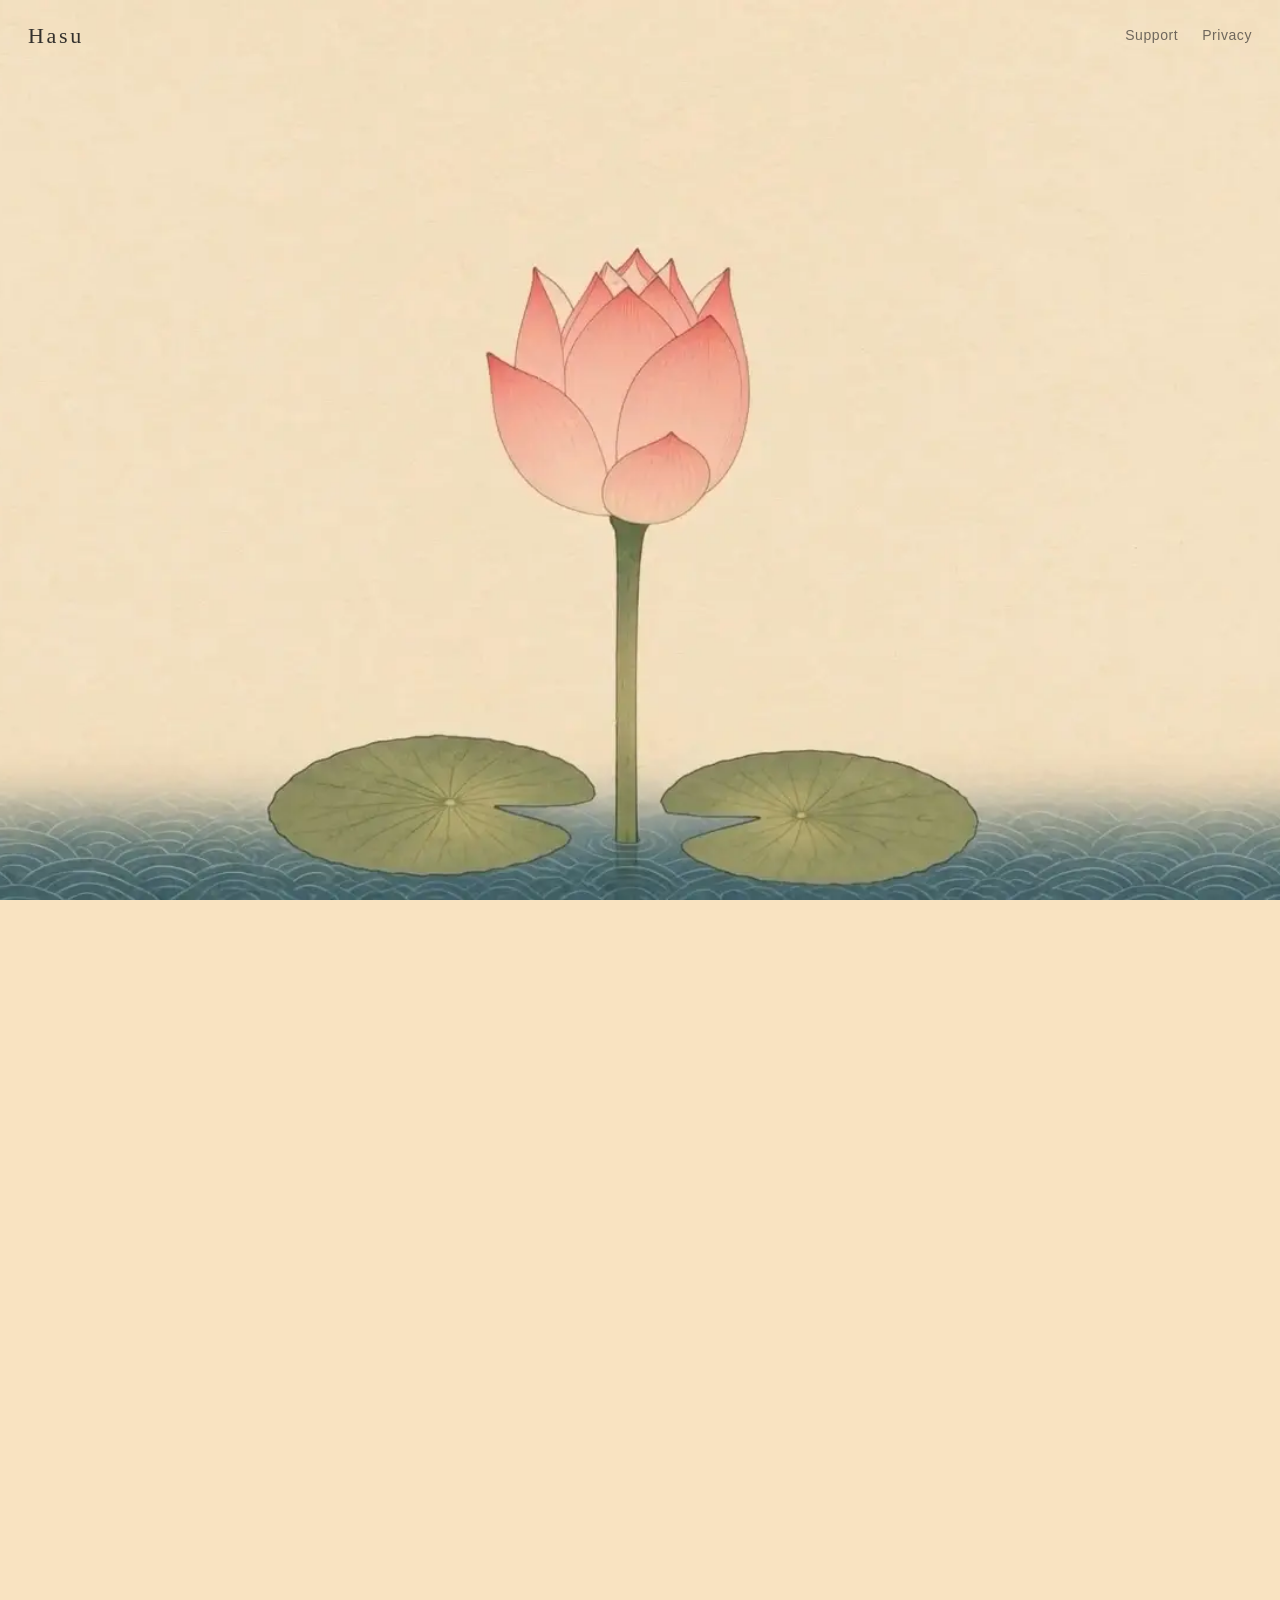
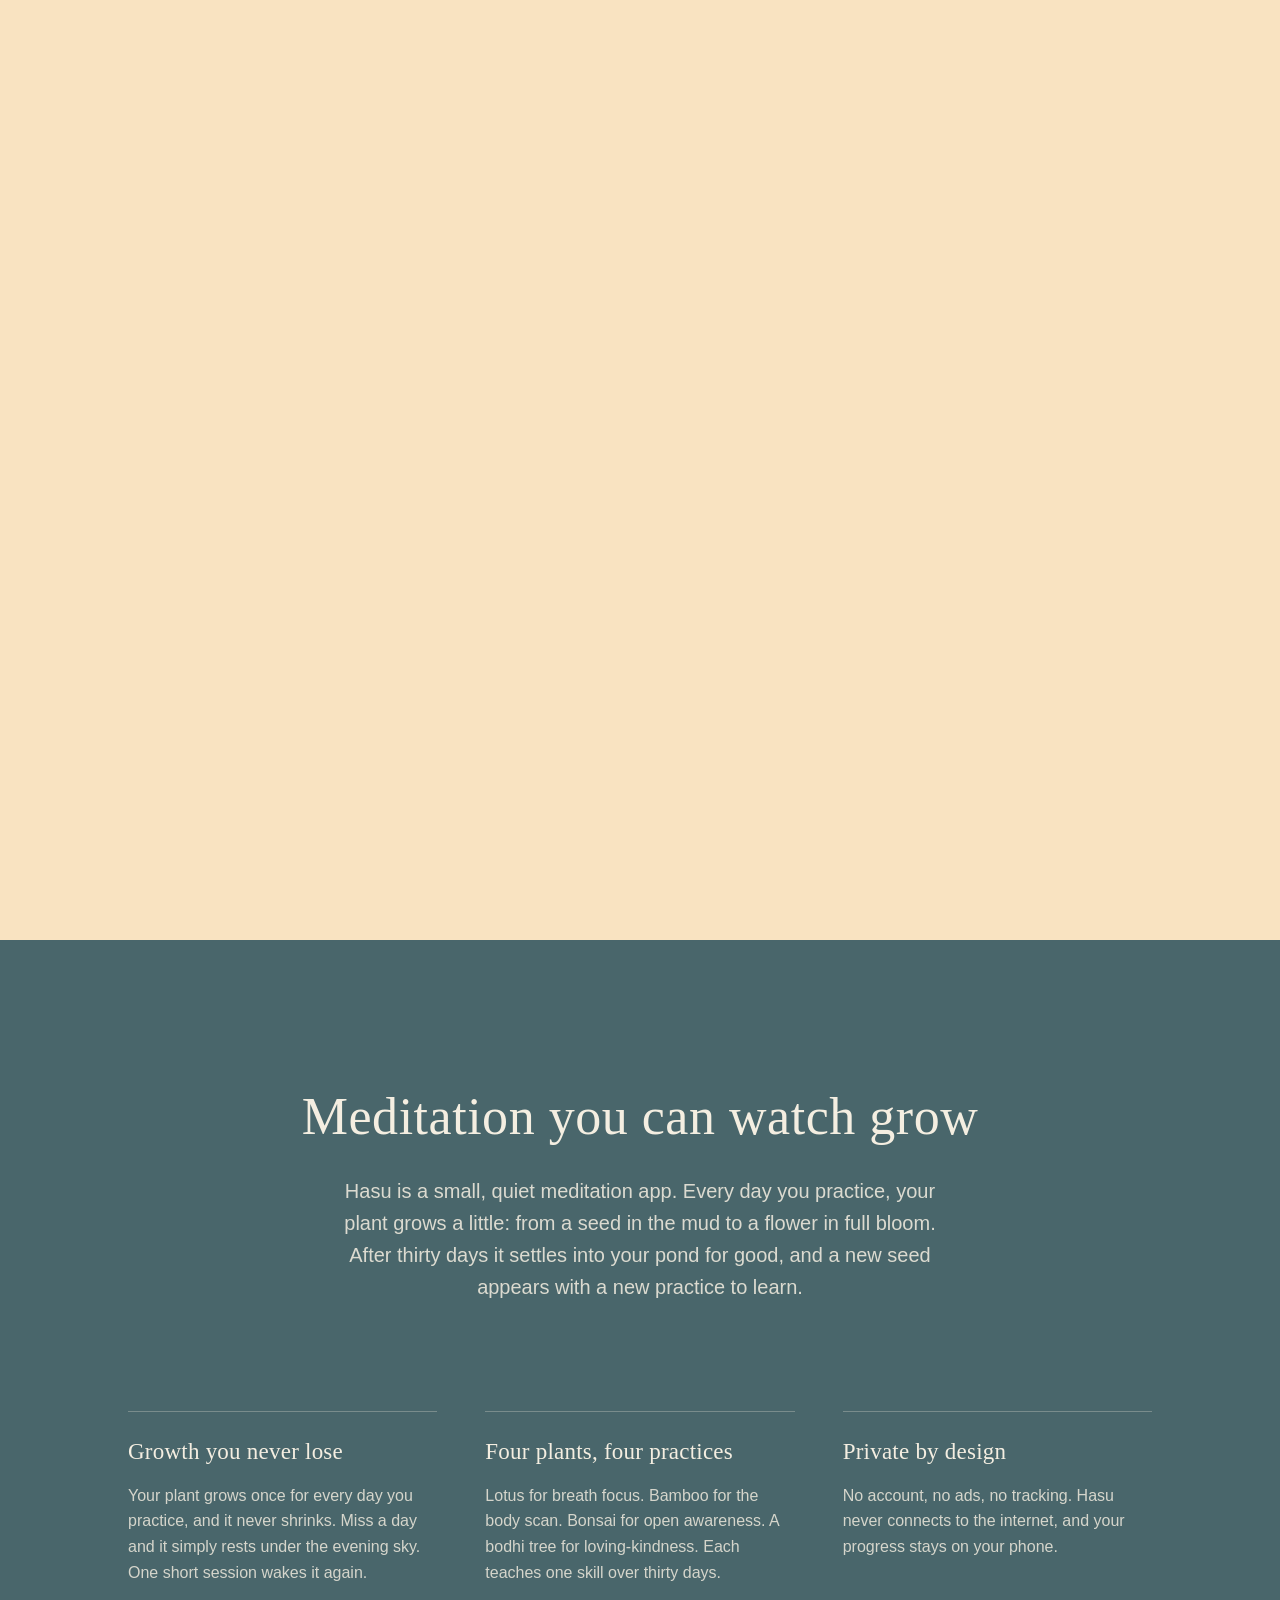
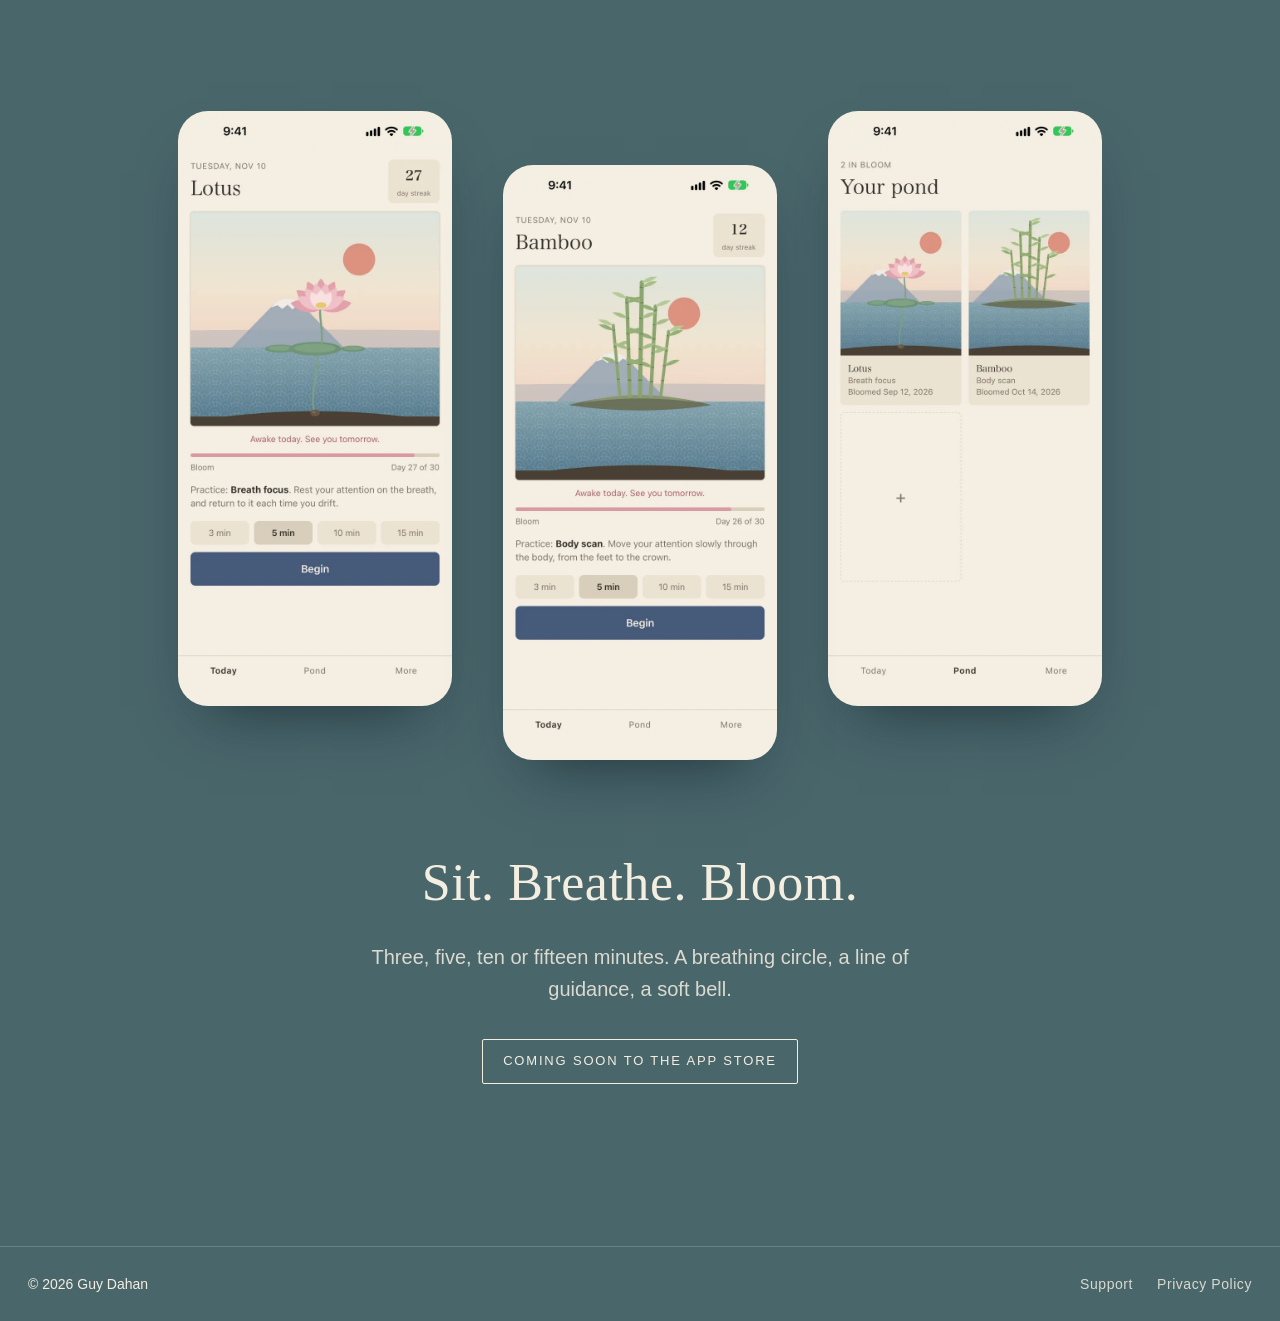
==== index.html @ b6d77c5f "Add Hasu landing page, support page and privacy policy Co-Authored-By: Claude <noreply@anthropic.com" ====
<!doctype html>
<html lang="en">
<head>
<meta charset="utf-8">
<meta name="viewport" content="width=device-width, initial-scale=1, viewport-fit=cover">
<title>Hasu: Lotus Meditation</title>
<meta name="description" content="A lotus that grows with your meditation practice. A few quiet minutes a day, no account, no ads, fully offline.">
<meta property="og:title" content="Hasu: Lotus Meditation">
<meta property="og:description" content="A lotus that grows with your meditation practice.">
<meta property="og:image" content="img/og.jpg">
<meta name="theme-color" content="#f4e7cf">
<link rel="icon" href="img/icon-180.png">
<link rel="apple-touch-icon" href="img/icon-180.png">
<link rel="stylesheet" href="style.css">
</head>
<body>

<header class="bar">
  <a class="mark" href="./">Hasu</a>
  <nav><a href="support.html">Support</a><a href="privacy.html">Privacy</a></nav>
</header>

<!-- Scroll-driven bloom: the canvas stays pinned while the page scrolls through this section. -->
<section class="bloom" id="bloom" aria-label="A lotus opening as you scroll">
  <div class="pin">
    <canvas id="stage" aria-hidden="true"></canvas>
    <div class="lines">
      <p class="line" data-from="0" data-to="0.2"><span>A few quiet minutes a day.</span></p>
      <p class="line" data-from="0.28" data-to="0.5"><span>Each one helps your lotus grow.</span></p>
      <p class="line" data-from="0.58" data-to="0.8"><span>What has grown is never lost.</span></p>
      <div class="line final" data-from="0.88" data-to="2">
        <h1>Hasu</h1>
        <p>Grow a calm daily practice.</p>
        <span class="soon">Coming soon to the App Store</span>
      </div>
    </div>
    <div class="hint" id="hint">Scroll</div>
  </div>
</section>

<main class="below">
  <section class="intro">
    <h2>Meditation you can watch grow</h2>
    <p>Hasu is a small, quiet meditation app. Every day you practice, your plant grows a little: from a seed in the mud to a flower in full bloom. After thirty days it settles into your pond for good, and a new seed appears with a new practice to learn.</p>
  </section>

  <section class="cols">
    <article>
      <h3>Growth you never lose</h3>
      <p>Your plant grows once for every day you practice, and it never shrinks. Miss a day and it simply rests under the evening sky. One short session wakes it again.</p>
    </article>
    <article>
      <h3>Four plants, four practices</h3>
      <p>Lotus for breath focus. Bamboo for the body scan. Bonsai for open awareness. A bodhi tree for loving-kindness. Each teaches one skill over thirty days.</p>
    </article>
    <article>
      <h3>Private by design</h3>
      <p>No account, no ads, no tracking. Hasu never connects to the internet, and your progress stays on your phone.</p>
    </article>
  </section>

  <section class="shots" aria-label="Screens from the app">
    <img src="img/01-lotus-bloom.webp" width="660" height="1434" loading="lazy" alt="The Today screen showing a lotus in bloom on day 27 of 30">
    <img src="img/03-bamboo.webp" width="660" height="1434" loading="lazy" alt="A bamboo grove grown through body scan practice">
    <img src="img/04-pond.webp" width="660" height="1434" loading="lazy" alt="The pond, holding plants that have reached full bloom">
  </section>

  <section class="close">
    <h2>Sit. Breathe. Bloom.</h2>
    <p>Three, five, ten or fifteen minutes. A breathing circle, a line of guidance, a soft bell.</p>
    <span class="soon">Coming soon to the App Store</span>
  </section>
</main>

<footer class="foot">
  <span>© 2026 Guy Dahan</span>
  <nav><a href="support.html">Support</a><a href="privacy.html">Privacy Policy</a></nav>
</footer>

<script src="scroll.js"></script>
</body>
</html>
---- style.css ----
:root {
  --paper: #f4e7cf;   /* replaced at runtime with the artwork's own paper colour */
  --water: #3f6272;   /* replaced at runtime with the artwork's water colour */
  --ink: #33302c;
  --ink-soft: #6f675c;
  --indigo: #46597a;
  --on-water: #f4eee1;
  --serif: "Hiragino Mincho ProN", "Yu Mincho", "Iowan Old Style", "Palatino Linotype", Georgia, serif;
  --sans: -apple-system, BlinkMacSystemFont, "Segoe UI", Roboto, "Helvetica Neue", sans-serif;
}
* { box-sizing: border-box; }
html { -webkit-text-size-adjust: 100%; }
body { margin: 0; background: var(--paper); color: var(--ink); font-family: var(--sans); line-height: 1.6; }
a { color: inherit; text-decoration: none; }
a:hover { text-decoration: underline; text-underline-offset: 4px; }
h1, h2, h3 { font-family: var(--serif); font-weight: 400; margin: 0; letter-spacing: .01em; }

.bar {
  position: absolute; inset: 0 0 auto 0; z-index: 5; display: flex; justify-content: space-between; align-items: center;
  padding: max(18px, env(safe-area-inset-top)) 28px 18px;
}
.mark { font-family: var(--serif); font-size: 22px; letter-spacing: .12em; }
.bar nav, .foot nav { display: flex; gap: 24px; font-size: 14px; letter-spacing: .04em; color: var(--ink-soft); }

/* ---- Scroll-driven bloom ---- */
.bloom { height: 460vh; position: relative; }
.pin { position: sticky; top: 0; height: 100vh; height: 100svh; overflow: hidden; background: var(--paper); }
#stage { position: absolute; inset: 0; width: 100%; height: 100%; display: block; }
.lines { position: absolute; inset: 0; pointer-events: none; }
.line {
  position: absolute; left: 0; right: 0; top: 13vh; margin: 0; padding: 0 24px; text-align: center;
  font-family: var(--serif); font-size: clamp(24px, 3.6vw, 44px); color: var(--ink);
  opacity: 0; transform: translateY(14px); will-change: opacity, transform;
}
.line.final { top: 10vh; }
.line.final h1 { font-size: clamp(56px, 9vw, 120px); letter-spacing: .14em; margin-right: -.14em; line-height: 1.1; }
.line.final p { margin: 6px 0 22px; font-size: clamp(18px, 2.2vw, 26px); color: var(--ink-soft); }
.soon {
  display: inline-block; font-family: var(--sans); font-size: 13px; letter-spacing: .14em; text-transform: uppercase;
  padding: 11px 20px; border: 1px solid currentColor; border-radius: 2px; color: var(--indigo);
}
.hint {
  position: absolute; left: 50%; bottom: max(26px, env(safe-area-inset-bottom)); transform: translateX(-50%);
  font-size: 12px; letter-spacing: .3em; text-transform: uppercase; color: var(--on-water); opacity: .85; transition: opacity .6s;
}
.hint::after { content: ""; display: block; width: 1px; height: 26px; margin: 8px auto 0; background: currentColor; animation: drop 2.4s ease-in-out infinite; transform-origin: top; }
@keyframes drop { 0%, 100% { transform: scaleY(.2); opacity: .3; } 50% { transform: scaleY(1); opacity: 1; } }

/* ---- Below the surface ---- */
.below { background: var(--water); color: var(--on-water); position: relative; z-index: 2; }
.below section { max-width: 1080px; margin: 0 auto; padding: 0 28px; }
.intro { padding-top: 16vh !important; padding-bottom: 12vh !important; max-width: 760px !important; text-align: center; }
.intro h2, .close h2 { font-size: clamp(30px, 4.4vw, 52px); line-height: 1.25; }
.intro p, .close p { margin: 26px auto 0; font-size: clamp(17px, 1.6vw, 20px); opacity: .86; max-width: 620px; }
.cols { display: grid; grid-template-columns: repeat(3, 1fr); gap: 48px; padding-bottom: 14vh !important; }
.cols article { border-top: 1px solid rgba(244, 238, 225, .28); padding-top: 22px; }
.cols h3 { font-size: 23px; margin-bottom: 12px; }
.cols p { margin: 0; font-size: 16px; opacity: .82; }
.shots { display: grid; grid-template-columns: repeat(3, 1fr); gap: clamp(16px, 4vw, 56px); max-width: 980px !important; padding-bottom: 16vh !important; }
.shots img { width: 100%; height: auto; display: block; border-radius: clamp(14px, 2.4vw, 30px); box-shadow: 0 30px 60px -30px rgba(10, 25, 35, .7); }
.shots img:nth-child(2) { transform: translateY(6vh); }
.close { text-align: center; padding-bottom: 18vh !important; }
.close .soon { color: var(--on-water); margin-top: 34px; }

.foot {
  background: var(--water); color: var(--on-water); display: flex; justify-content: space-between; align-items: center; flex-wrap: wrap; gap: 12px;
  padding: 26px 28px max(26px, env(safe-area-inset-bottom)); font-size: 14px; border-top: 1px solid rgba(244, 238, 225, .2); position: relative; z-index: 2;
}
.foot nav { color: inherit; opacity: .85; }
.reveal { opacity: 0; transform: translateY(24px); transition: opacity 1.1s ease, transform 1.1s ease; }
.reveal.in { opacity: 1; transform: none; }
.shots img.reveal:nth-child(2).in { transform: translateY(6vh); }

/* ---- Text pages (privacy, support) ---- */
.page { max-width: 720px; margin: 0 auto; padding: 130px 28px 90px; }
.page h1 { font-size: clamp(34px, 5vw, 52px); margin-bottom: 8px; }
.page h2 { font-size: 24px; margin: 44px 0 10px; }
.page p, .page li { font-size: 17px; color: #4a453e; }
.page .date { color: var(--ink-soft); font-size: 15px; }
.page a { color: var(--indigo); text-decoration: underline; text-underline-offset: 4px; }
.page ul { padding-left: 22px; }
body.text .foot { background: transparent; color: var(--ink-soft); border-top-color: rgba(51, 48, 44, .15); }

@media (max-width: 760px) {
  .bar { padding-left: 20px; padding-right: 20px; }
  .line { top: 14vh; }
  .cols { grid-template-columns: 1fr; gap: 30px; }
  .shots { grid-template-columns: 1fr; max-width: 300px !important; gap: 28px; }
  .shots img:nth-child(2), .shots img.reveal:nth-child(2).in { transform: none; }
}
@media (prefers-reduced-motion: reduce) {
  .bloom { height: 100vh; height: 100svh; }
  .line { display: none; }
  .line.final { display: block; opacity: 1; transform: none; }
  .hint { display: none; }
  .reveal { opacity: 1; transform: none; transition: none; }
}
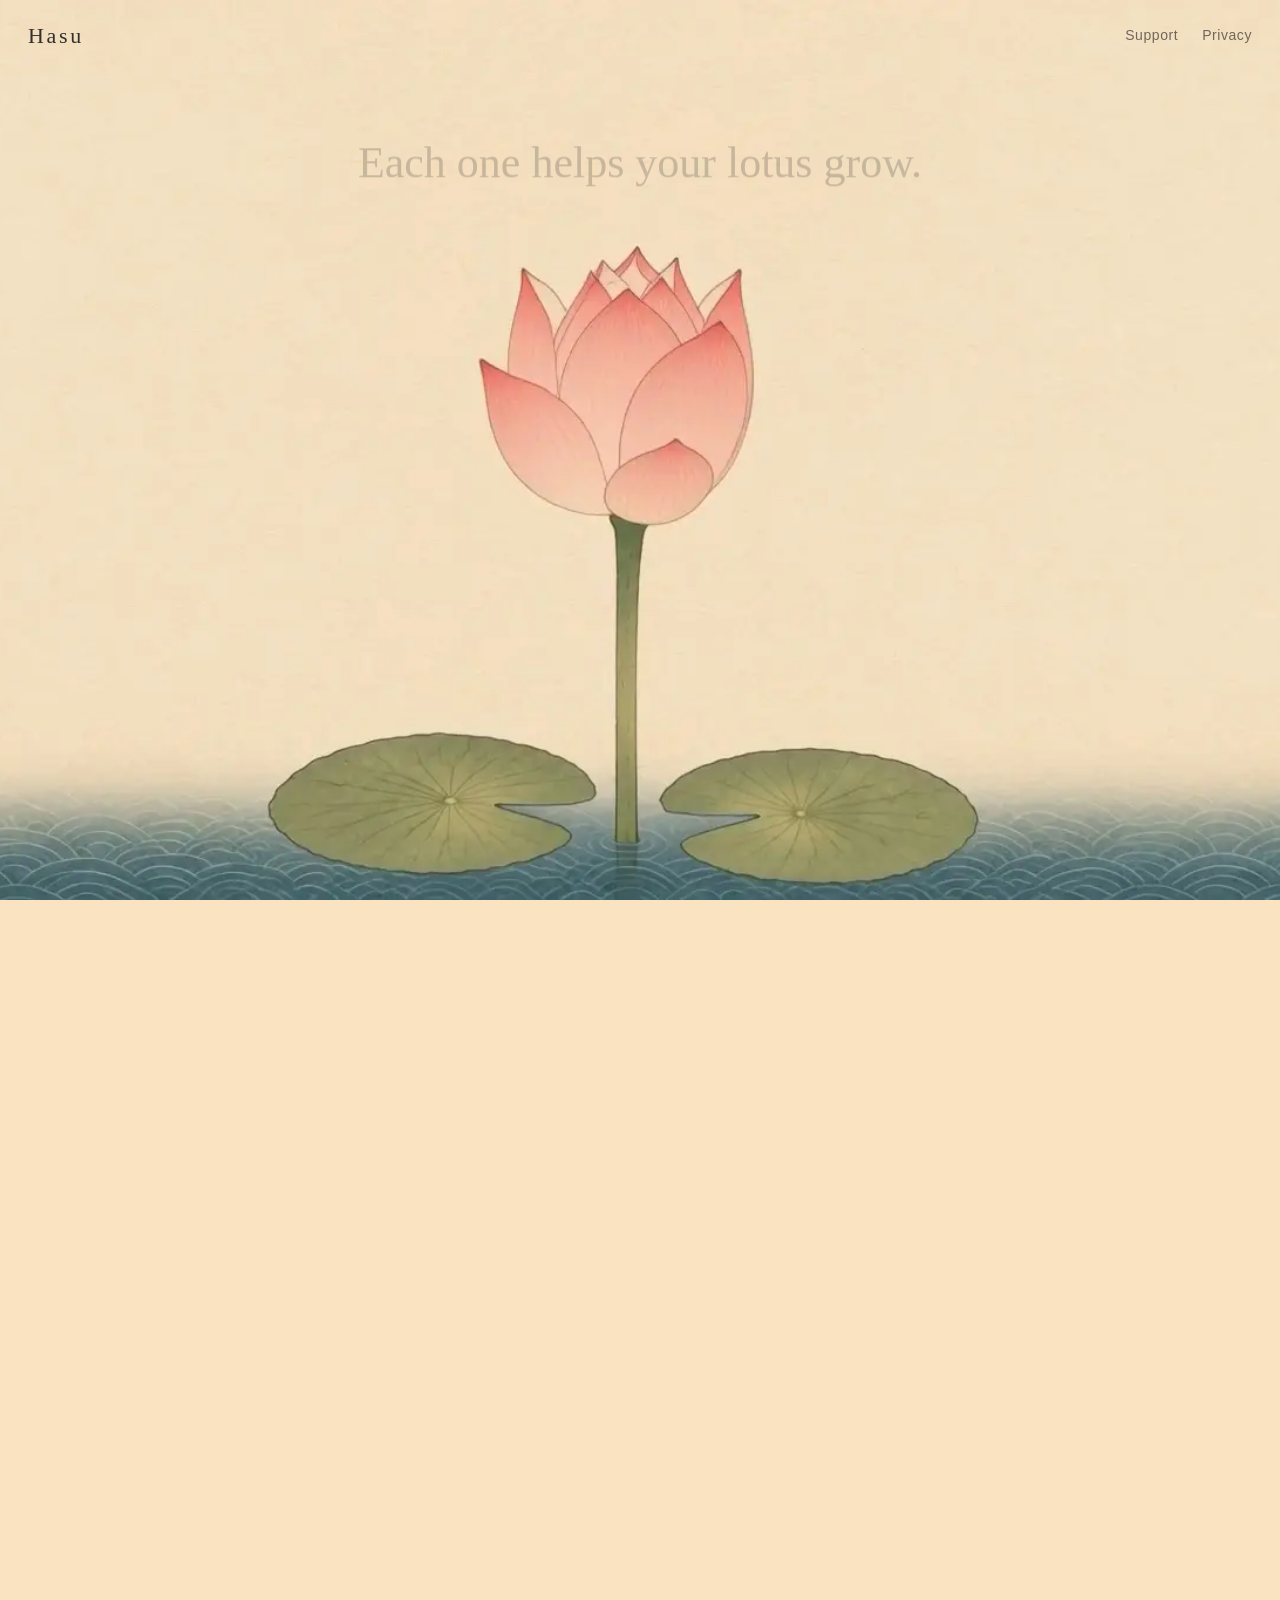
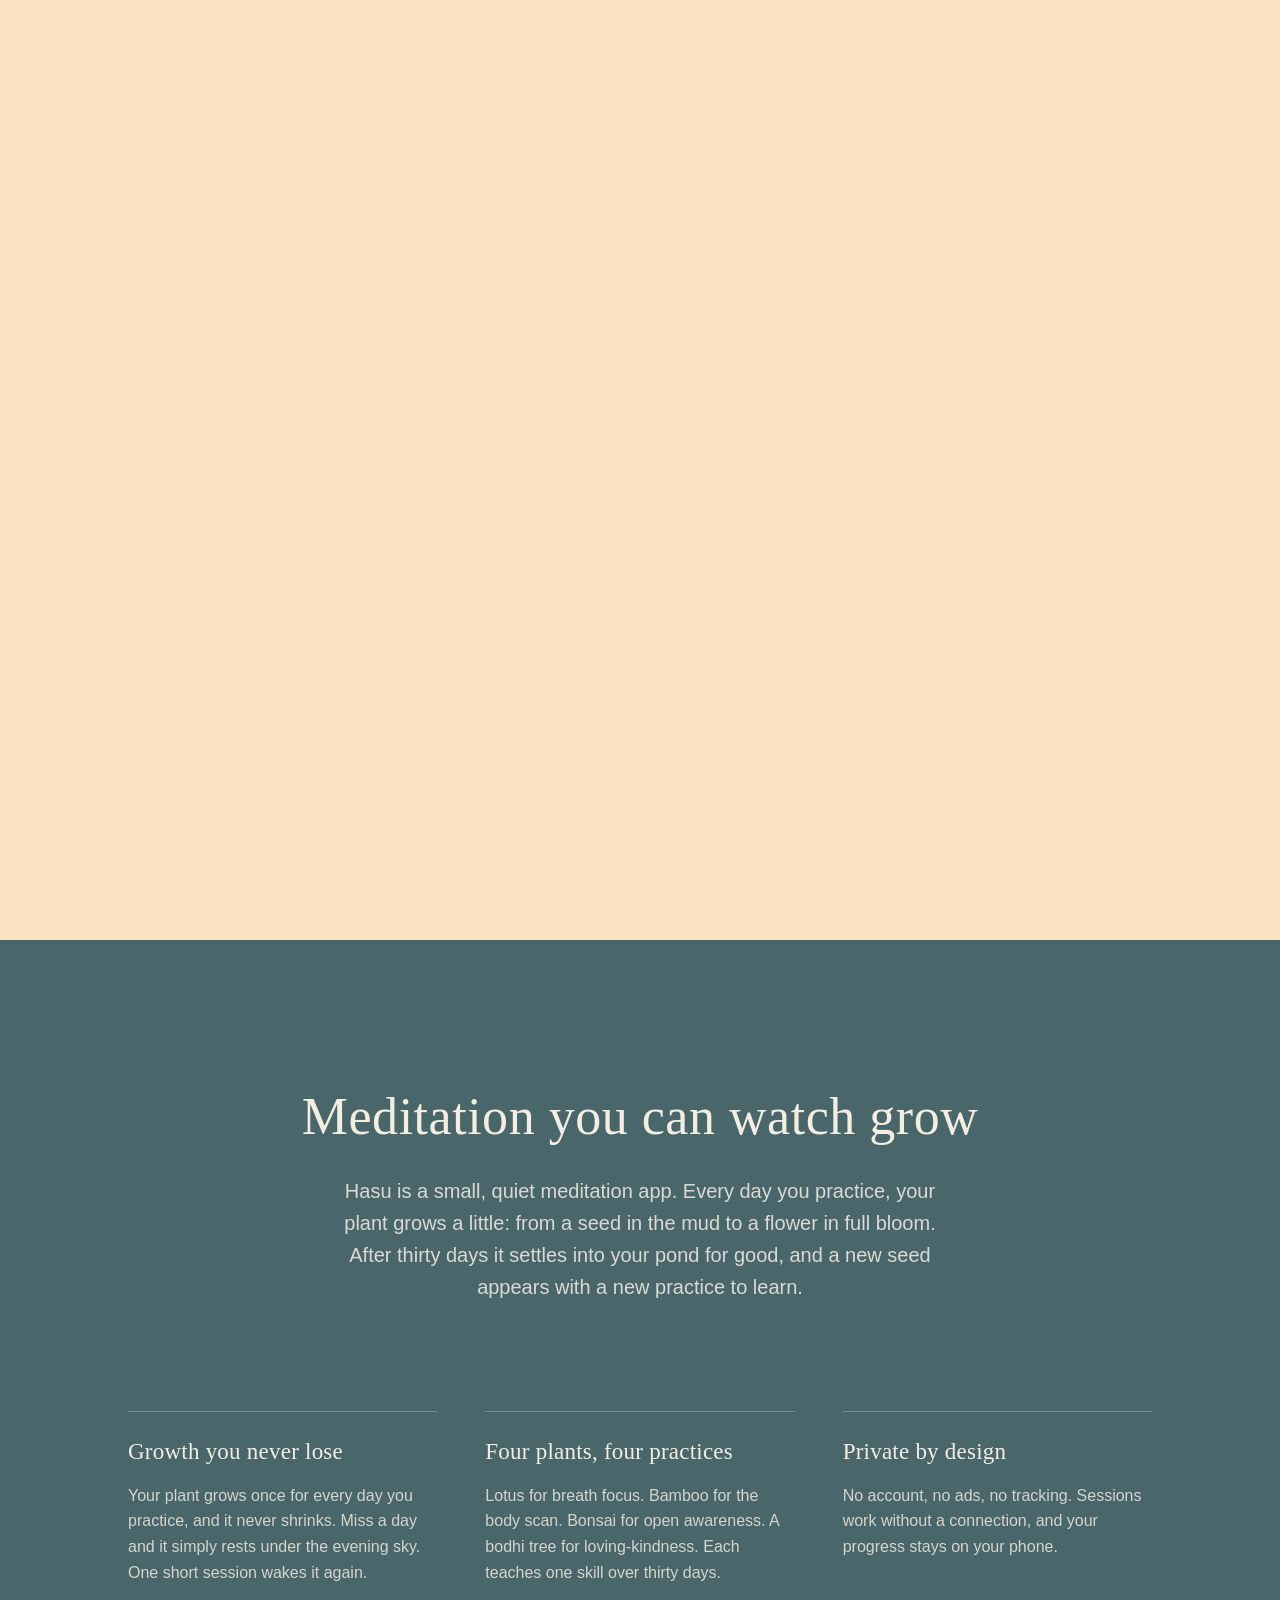
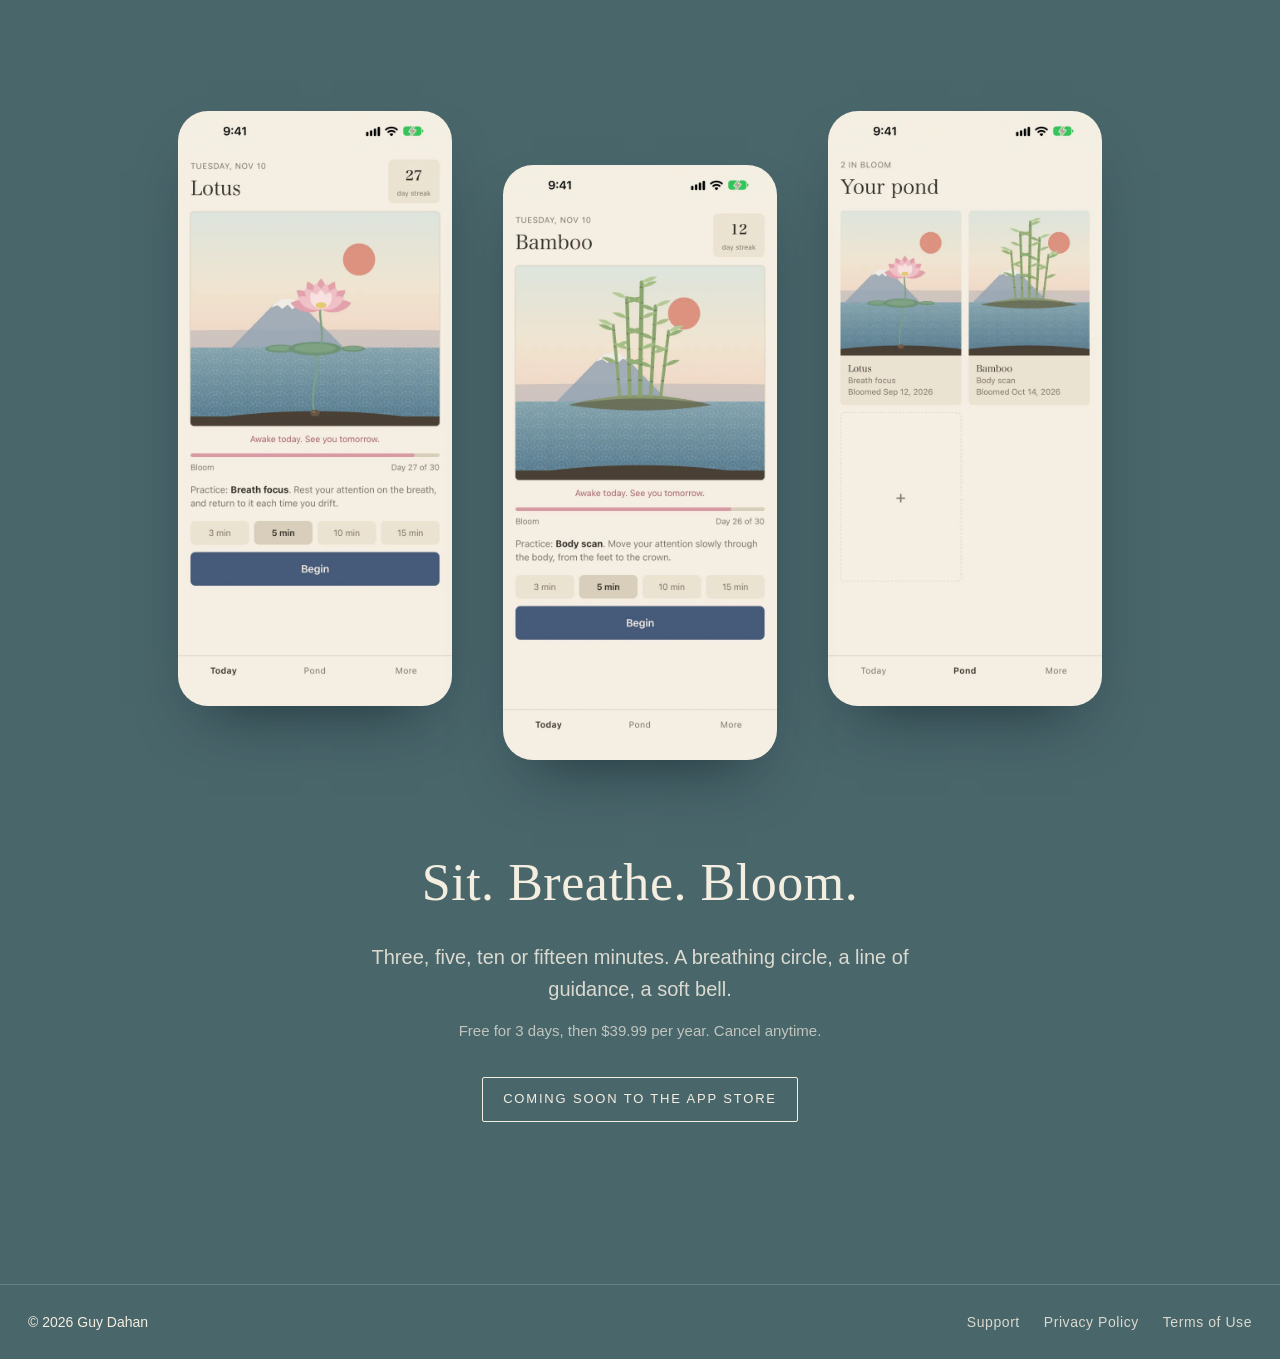
==== commit 7a448553: "Describe the subscription, update privacy and support pages, move hosting note to Vercel Co-Authored" ====
--- a/index.html
+++ b/index.html
@@ -4,7 +4,7 @@
 <meta charset="utf-8">
 <meta name="viewport" content="width=device-width, initial-scale=1, viewport-fit=cover">
 <title>Hasu: Lotus Meditation</title>
-<meta name="description" content="A lotus that grows with your meditation practice. A few quiet minutes a day, no account, no ads, fully offline.">
+<meta name="description" content="A lotus that grows with your meditation practice. A few quiet minutes a day. No account, no ads, no tracking.">
 <meta property="og:title" content="Hasu: Lotus Meditation">
 <meta property="og:description" content="A lotus that grows with your meditation practice.">
 <meta property="og:image" content="img/og.jpg">
@@ -55,7 +55,7 @@
     </article>
     <article>
       <h3>Private by design</h3>
-      <p>No account, no ads, no tracking. Hasu never connects to the internet, and your progress stays on your phone.</p>
+      <p>No account, no ads, no tracking. Sessions work without a connection, and your progress stays on your phone.</p>
     </article>
   </section>
 
@@ -68,13 +68,14 @@
   <section class="close">
     <h2>Sit. Breathe. Bloom.</h2>
     <p>Three, five, ten or fifteen minutes. A breathing circle, a line of guidance, a soft bell.</p>
+    <p class="price">Free for 3 days, then $39.99 per year. Cancel anytime.</p>
     <span class="soon">Coming soon to the App Store</span>
   </section>
 </main>
 
 <footer class="foot">
   <span>© 2026 Guy Dahan</span>
-  <nav><a href="support.html">Support</a><a href="privacy.html">Privacy Policy</a></nav>
+  <nav><a href="support.html">Support</a><a href="privacy.html">Privacy Policy</a><a href="https://www.apple.com/legal/internet-services/itunes/dev/stdeula/">Terms of Use</a></nav>
 </footer>
 
 <script src="scroll.js"></script>
--- a/style.css
+++ b/style.css
@@ -60,6 +60,7 @@
 .shots img { width: 100%; height: auto; display: block; border-radius: clamp(14px, 2.4vw, 30px); box-shadow: 0 30px 60px -30px rgba(10, 25, 35, .7); }
 .shots img:nth-child(2) { transform: translateY(6vh); }
 .close { text-align: center; padding-bottom: 18vh !important; }
+.close .price { font-size: 15px; opacity: .7; margin-top: 14px; }
 .close .soon { color: var(--on-water); margin-top: 34px; }
 
 .foot {
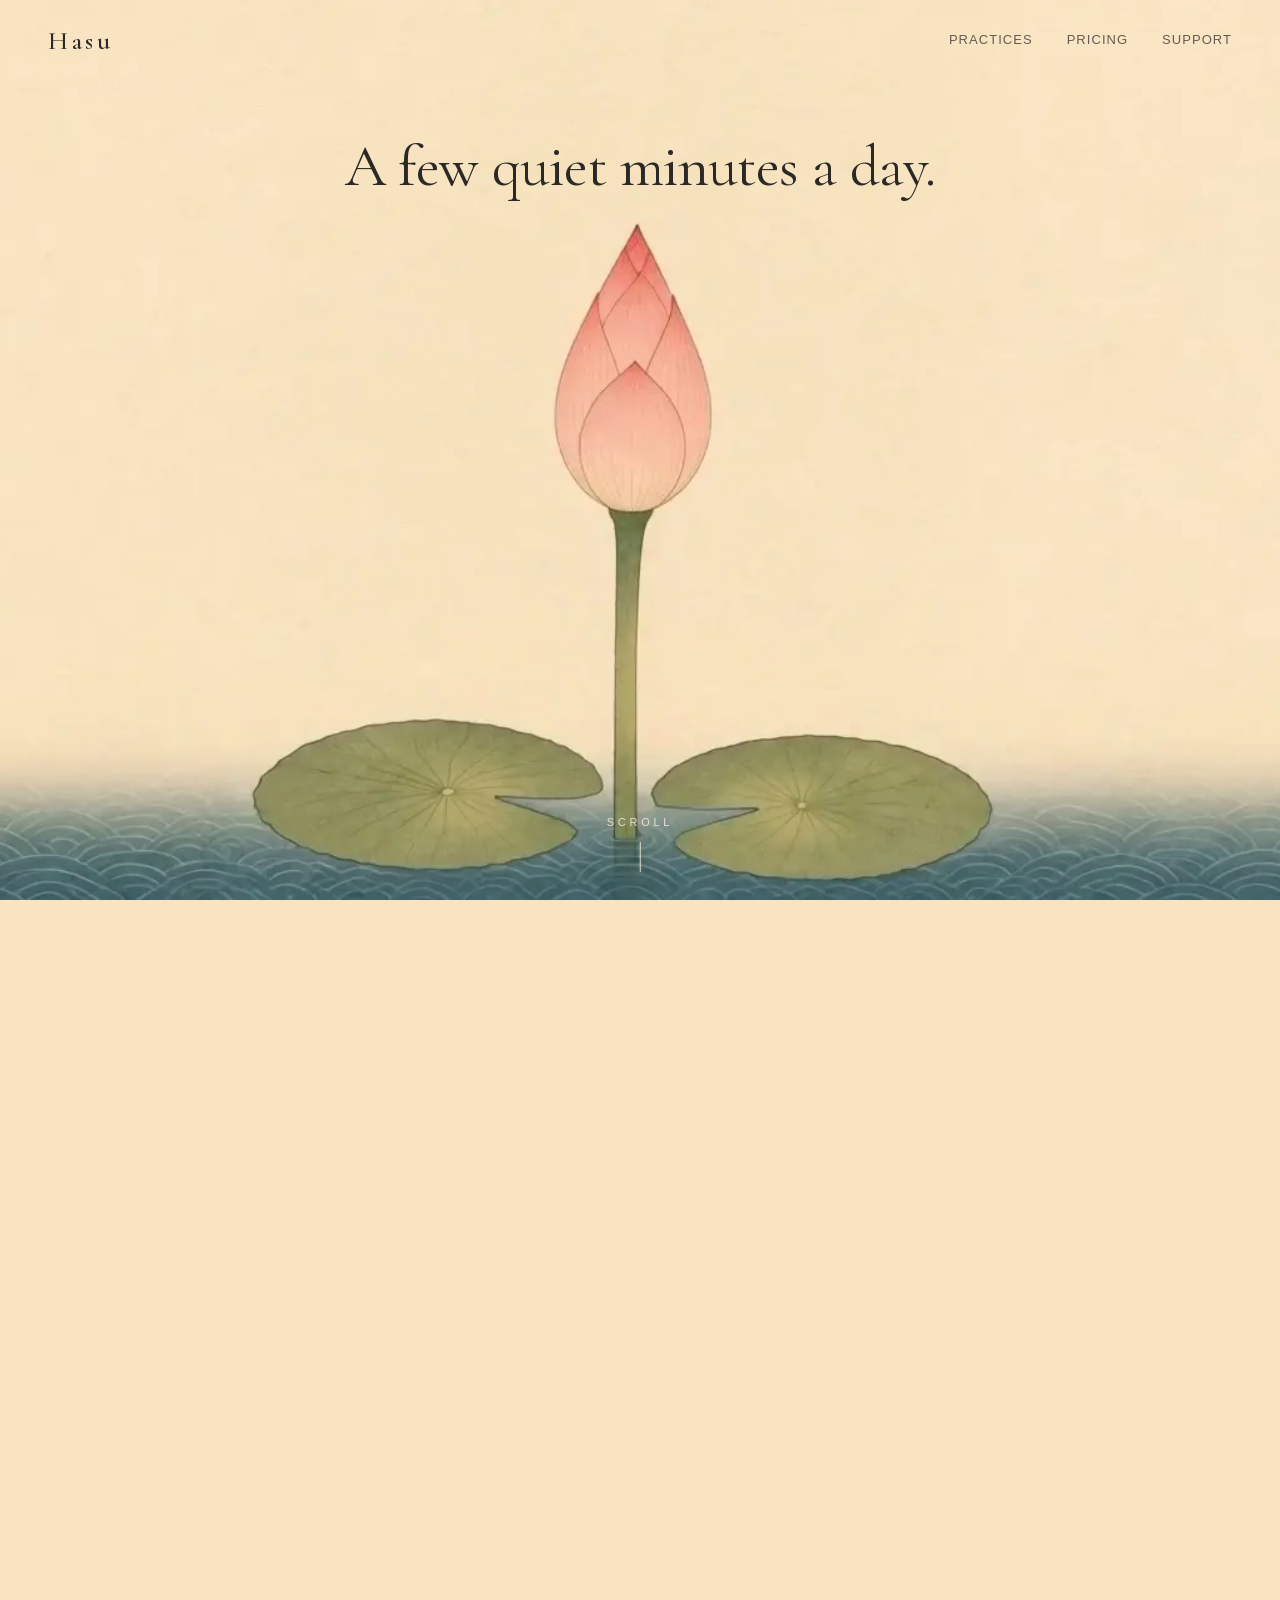
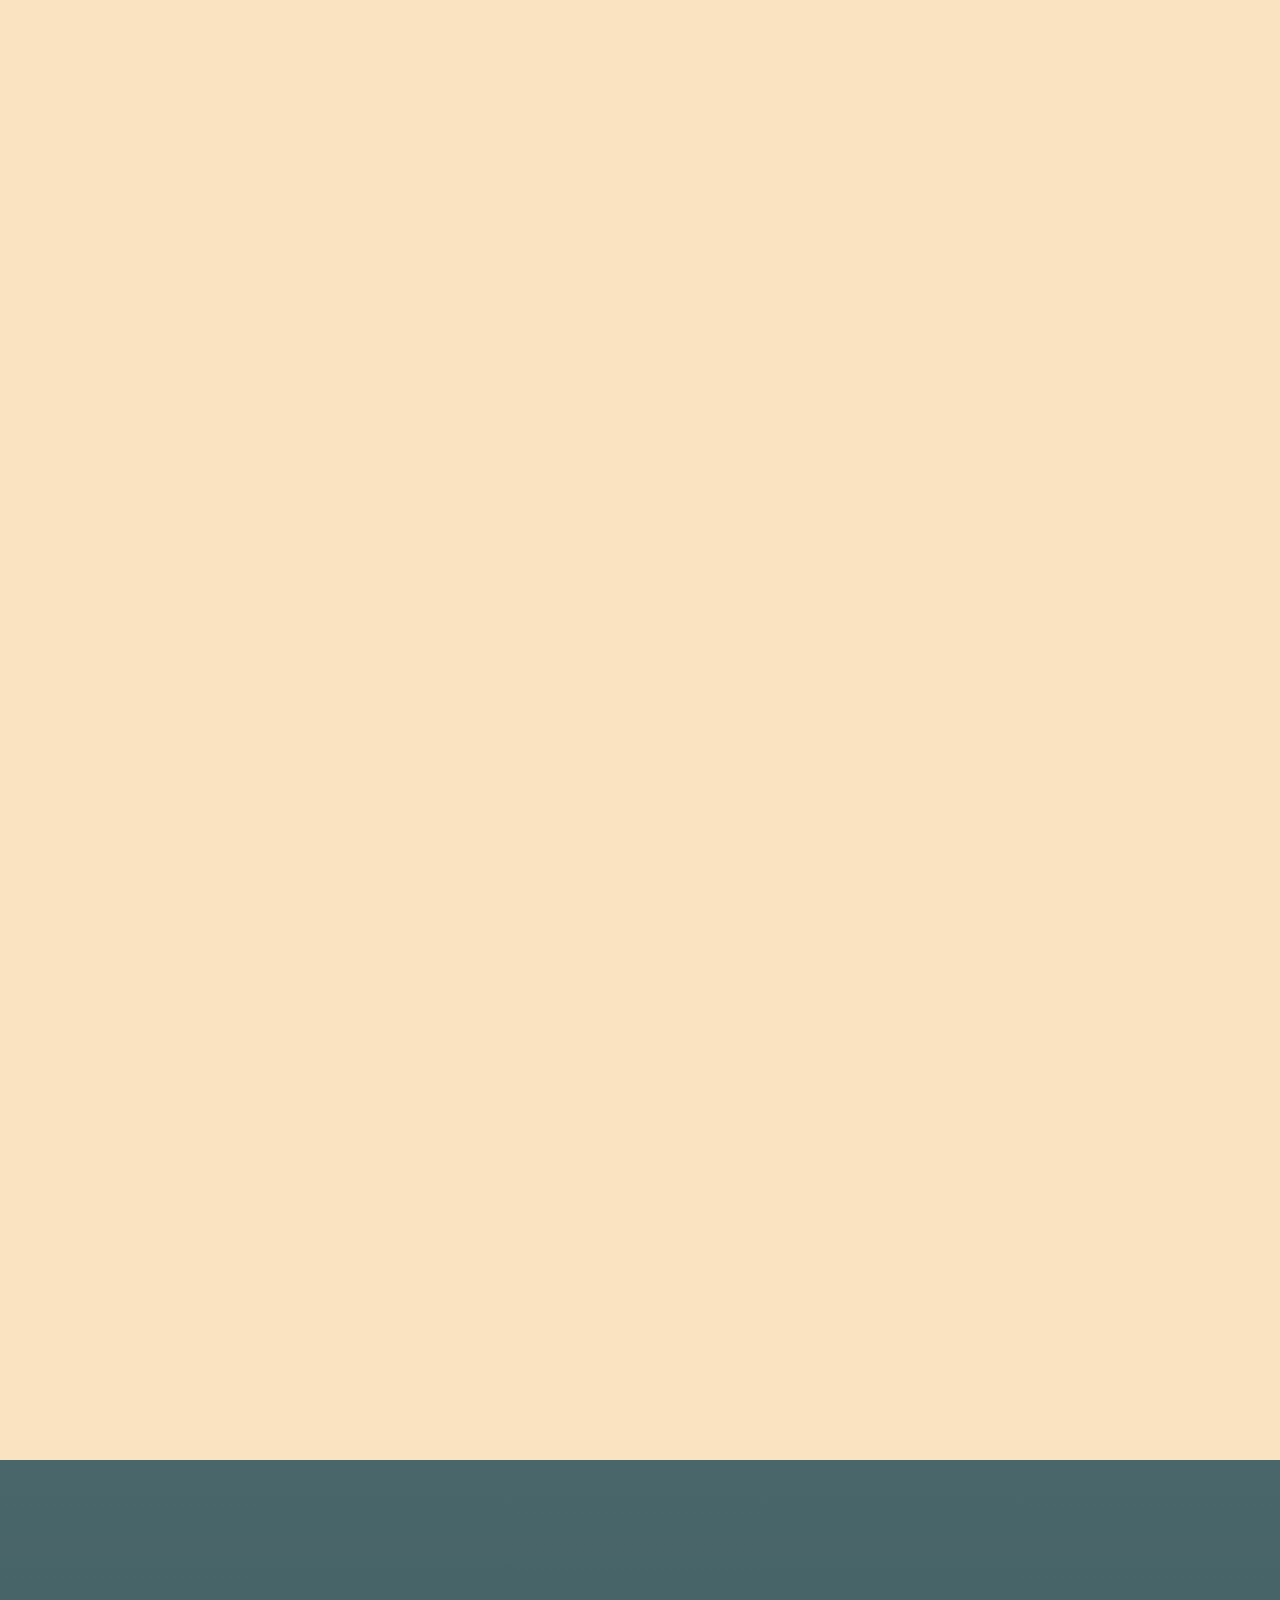
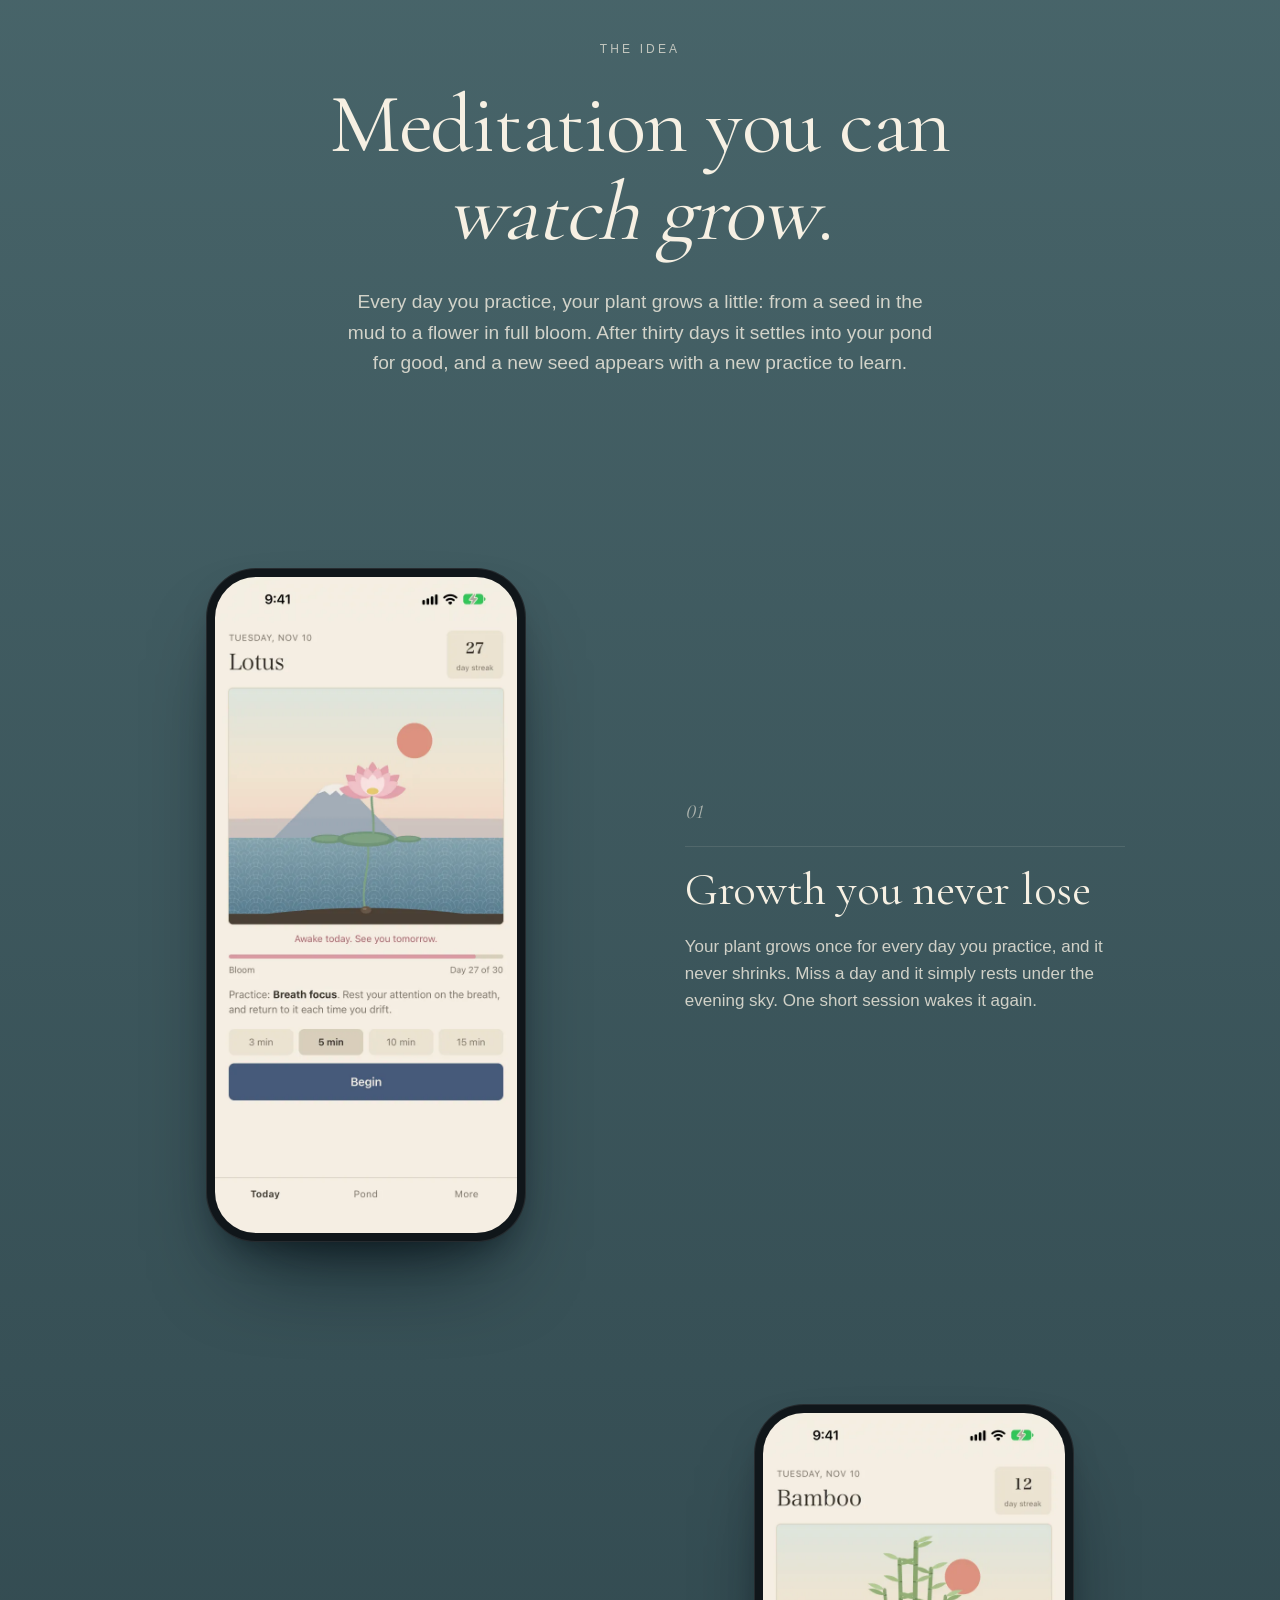
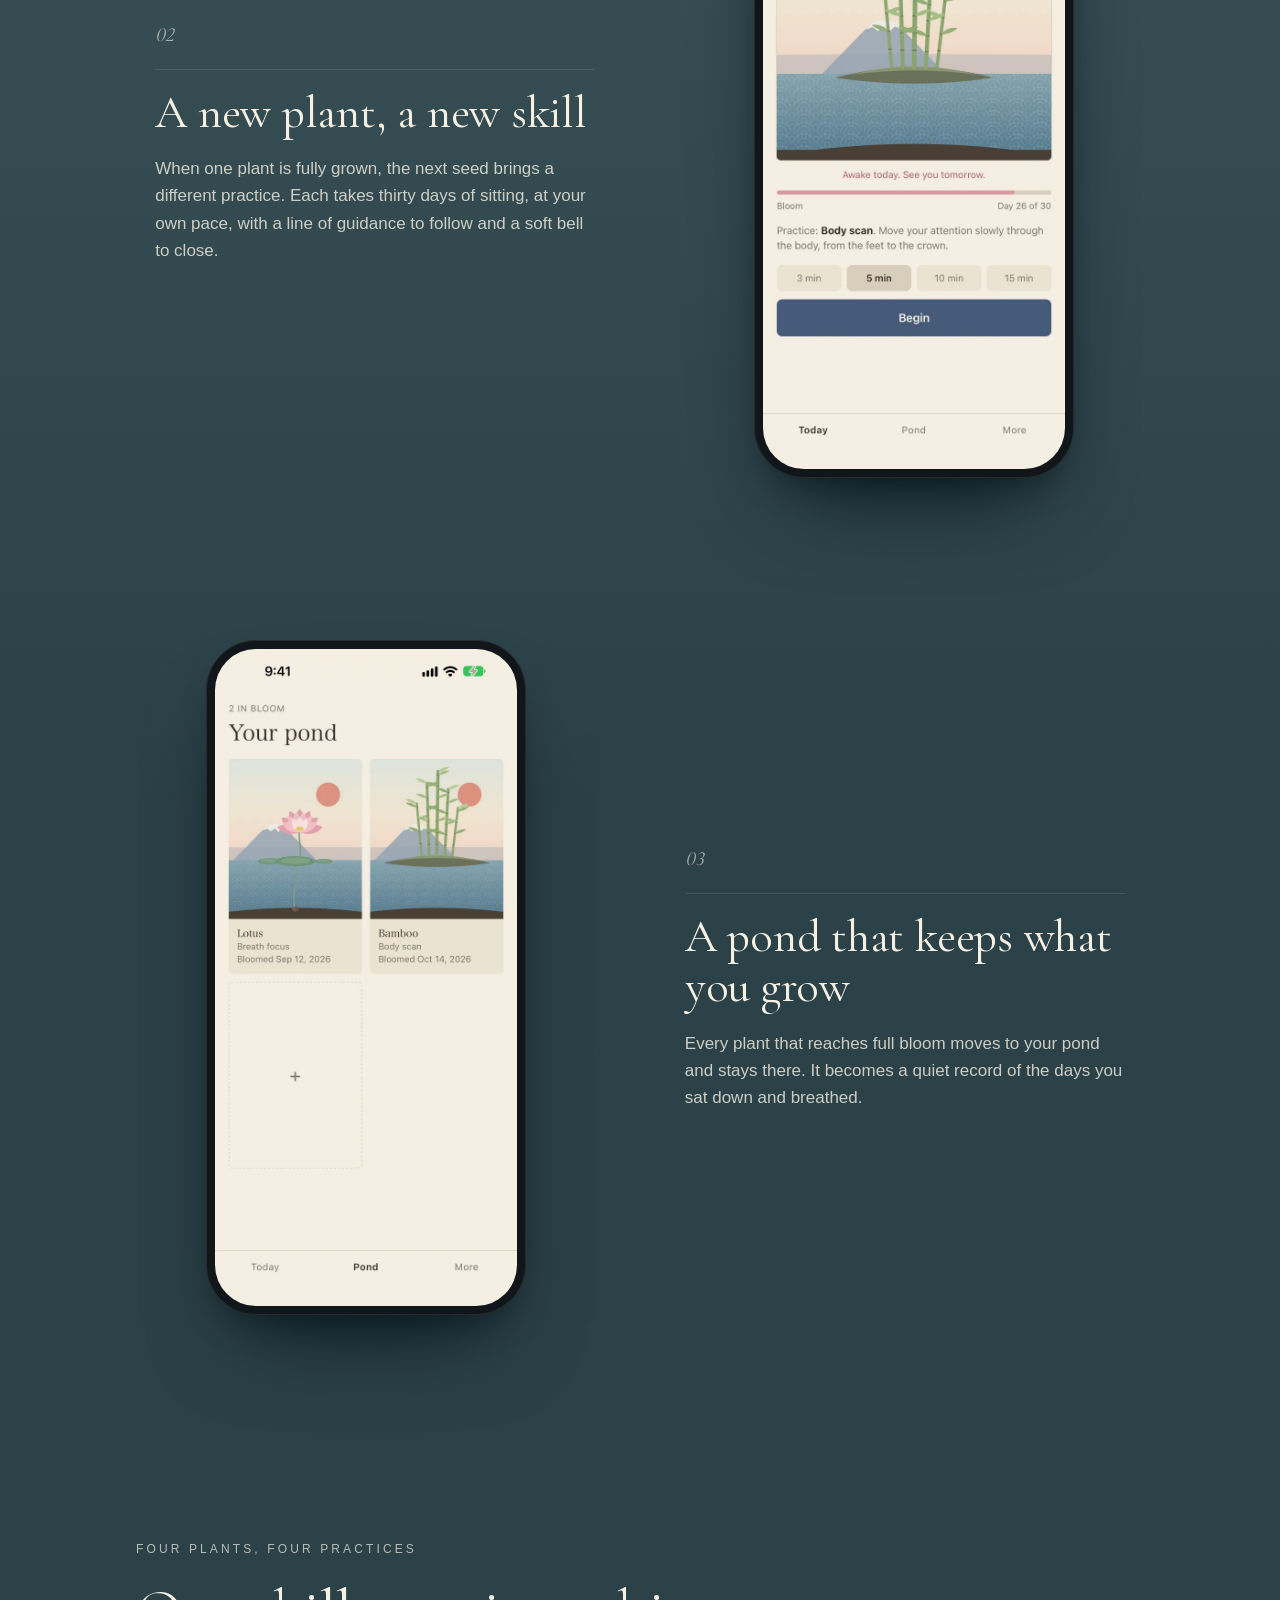
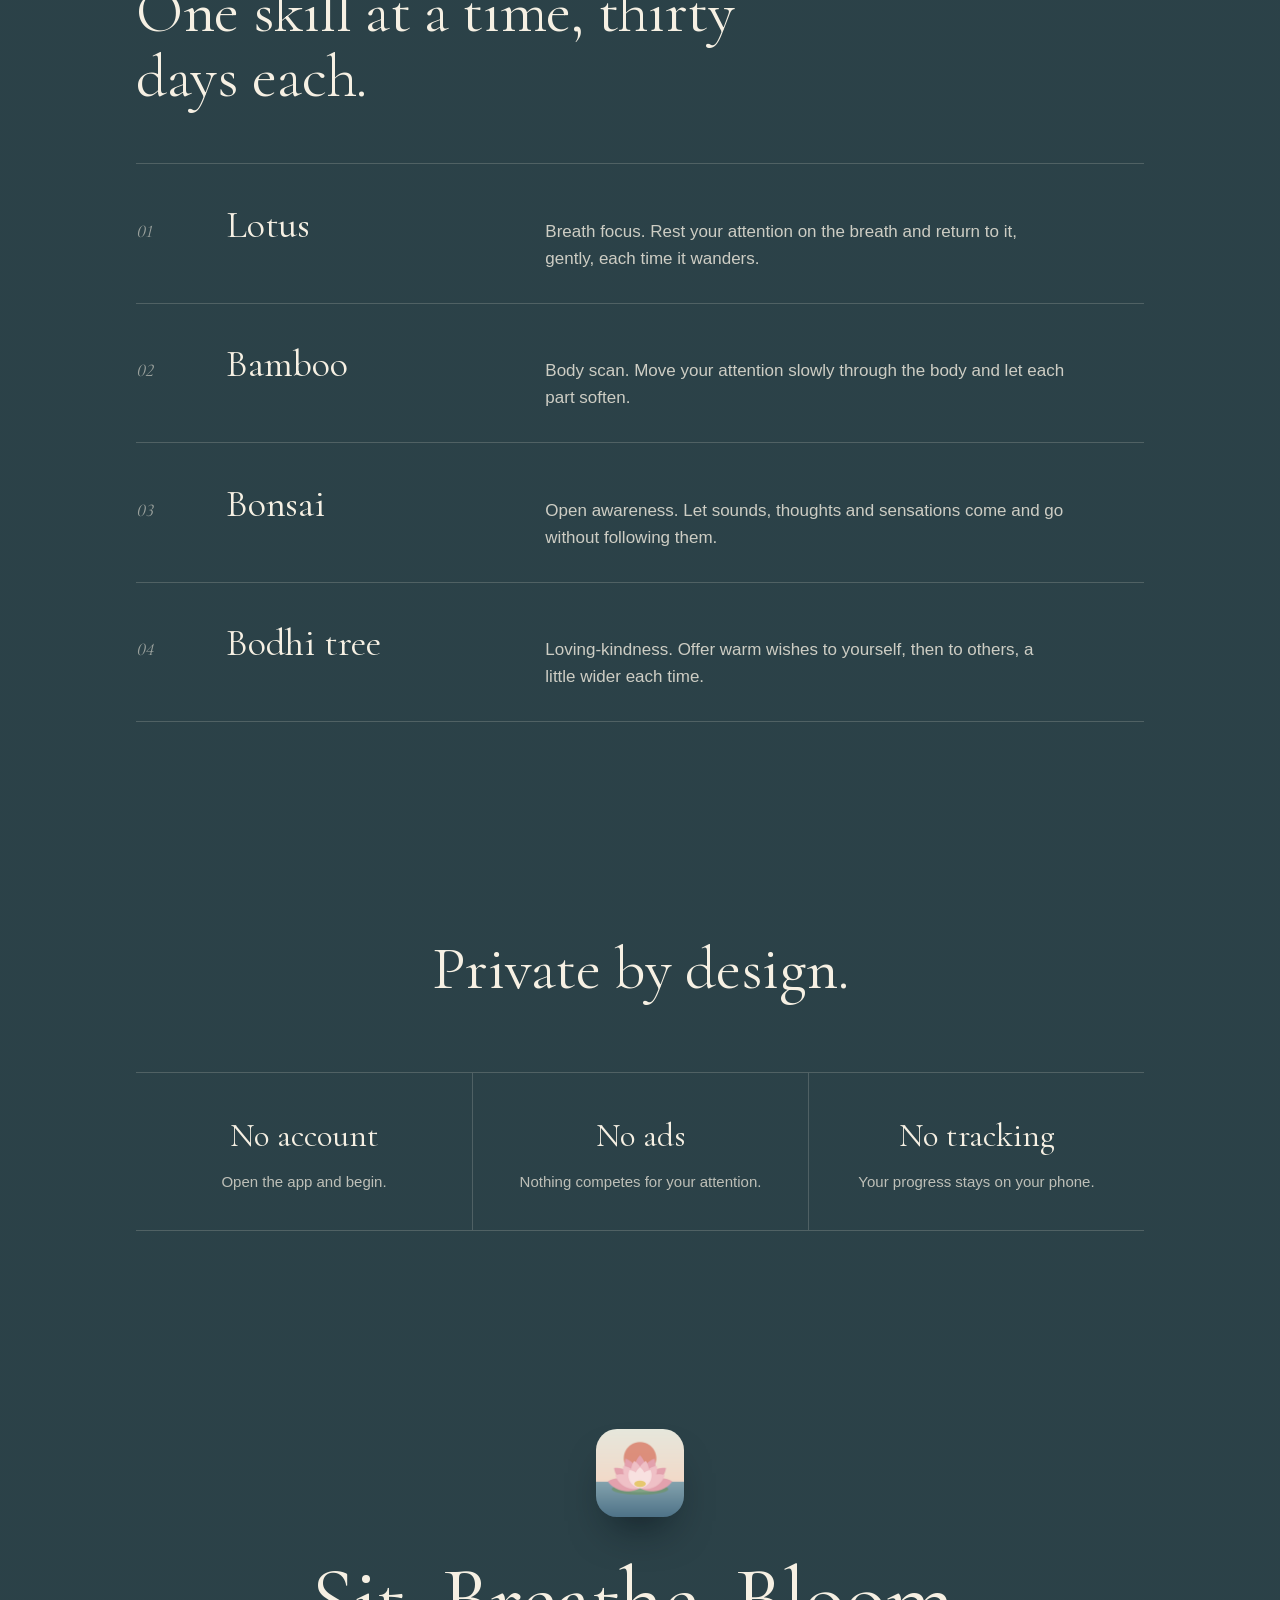
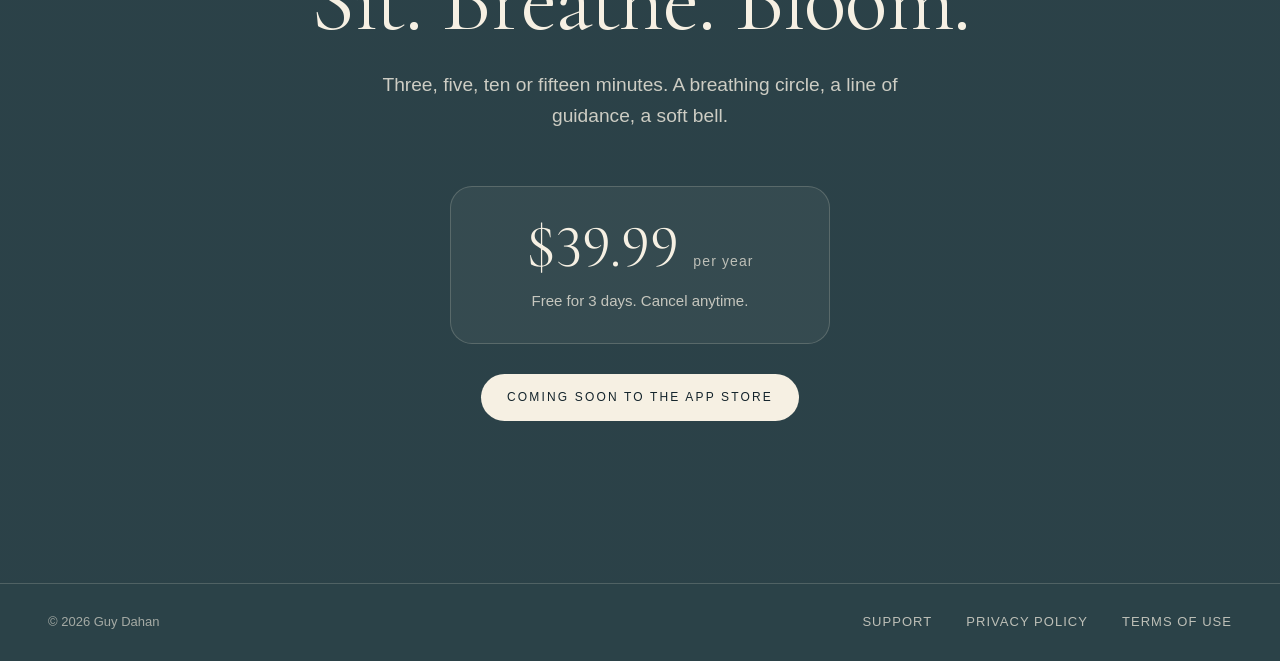
==== commit 1204c28f: "Redesign landing page and smooth the scroll animation Cross-fade neighbouring frames, shorten the pi" ====
--- a/index.html
+++ b/index.html
@@ -11,27 +11,37 @@
 <meta name="theme-color" content="#f4e7cf">
 <link rel="icon" href="img/icon-180.png">
 <link rel="apple-touch-icon" href="img/icon-180.png">
+<link rel="preload" href="fonts/cormorant-garamond.woff2" as="font" type="font/woff2" crossorigin>
+<link rel="preload" href="frames/f000.webp" as="image" type="image/webp">
 <link rel="stylesheet" href="style.css">
 </head>
-<body>
+<body class="home">
 
 <header class="bar">
   <a class="mark" href="./">Hasu</a>
-  <nav><a href="support.html">Support</a><a href="privacy.html">Privacy</a></nav>
+  <nav>
+    <a href="#practices">Practices</a>
+    <a href="#pricing">Pricing</a>
+    <a href="support.html">Support</a>
+  </nav>
 </header>
 
 <!-- Scroll-driven bloom: the canvas stays pinned while the page scrolls through this section. -->
 <section class="bloom" id="bloom" aria-label="A lotus opening as you scroll">
   <div class="pin">
     <canvas id="stage" aria-hidden="true"></canvas>
+    <div class="loader" id="loader" aria-hidden="true"></div>
     <div class="lines">
       <p class="line" data-from="0" data-to="0.2"><span>A few quiet minutes a day.</span></p>
       <p class="line" data-from="0.28" data-to="0.5"><span>Each one helps your lotus grow.</span></p>
       <p class="line" data-from="0.58" data-to="0.8"><span>What has grown is never lost.</span></p>
       <div class="line final" data-from="0.88" data-to="2">
+        <p class="eyebrow">Lotus Meditation</p>
         <h1>Hasu</h1>
-        <p>Grow a calm daily practice.</p>
-        <span class="soon">Coming soon to the App Store</span>
+      </div>
+      <div class="line cta" data-from="0.9" data-to="2">
+        <p class="tag">Grow a calm daily practice.</p>
+        <span class="pill">Coming soon to the App Store</span>
       </div>
     </div>
     <div class="hint" id="hint">Scroll</div>
@@ -39,37 +49,71 @@
 </section>
 
 <main class="below">
-  <section class="intro">
-    <h2>Meditation you can watch grow</h2>
-    <p>Hasu is a small, quiet meditation app. Every day you practice, your plant grows a little: from a seed in the mud to a flower in full bloom. After thirty days it settles into your pond for good, and a new seed appears with a new practice to learn.</p>
+
+  <section class="statement" data-reveal>
+    <p class="eyebrow">The idea</p>
+    <h2>Meditation you can <em>watch grow</em>.</h2>
+    <p>Every day you practice, your plant grows a little: from a seed in the mud to a flower in full bloom. After thirty days it settles into your pond for good, and a new seed appears with a new practice to learn.</p>
   </section>
 
-  <section class="cols">
-    <article>
+  <section class="feature" data-reveal>
+    <div class="phone"><img src="img/01-lotus-bloom.webp" width="660" height="1434" loading="lazy" decoding="async" alt="The Today screen showing a lotus in bloom on day 27 of 30"></div>
+    <div class="copy">
+      <p class="num">01</p>
       <h3>Growth you never lose</h3>
       <p>Your plant grows once for every day you practice, and it never shrinks. Miss a day and it simply rests under the evening sky. One short session wakes it again.</p>
-    </article>
-    <article>
-      <h3>Four plants, four practices</h3>
-      <p>Lotus for breath focus. Bamboo for the body scan. Bonsai for open awareness. A bodhi tree for loving-kindness. Each teaches one skill over thirty days.</p>
-    </article>
-    <article>
-      <h3>Private by design</h3>
-      <p>No account, no ads, no tracking. Sessions work without a connection, and your progress stays on your phone.</p>
-    </article>
+    </div>
   </section>
 
-  <section class="shots" aria-label="Screens from the app">
-    <img src="img/01-lotus-bloom.webp" width="660" height="1434" loading="lazy" alt="The Today screen showing a lotus in bloom on day 27 of 30">
-    <img src="img/03-bamboo.webp" width="660" height="1434" loading="lazy" alt="A bamboo grove grown through body scan practice">
-    <img src="img/04-pond.webp" width="660" height="1434" loading="lazy" alt="The pond, holding plants that have reached full bloom">
+  <section class="feature flip" data-reveal>
+    <div class="phone"><img src="img/03-bamboo.webp" width="660" height="1434" loading="lazy" decoding="async" alt="A bamboo grove grown through body scan practice"></div>
+    <div class="copy">
+      <p class="num">02</p>
+      <h3>A new plant, a new skill</h3>
+      <p>When one plant is fully grown, the next seed brings a different practice. Each takes thirty days of sitting, at your own pace, with a line of guidance to follow and a soft bell to close.</p>
+    </div>
   </section>
 
-  <section class="close">
+  <section class="feature" data-reveal>
+    <div class="phone"><img src="img/04-pond.webp" width="660" height="1434" loading="lazy" decoding="async" alt="The pond, holding plants that have reached full bloom"></div>
+    <div class="copy">
+      <p class="num">03</p>
+      <h3>A pond that keeps what you grow</h3>
+      <p>Every plant that reaches full bloom moves to your pond and stays there. It becomes a quiet record of the days you sat down and breathed.</p>
+    </div>
+  </section>
+
+  <section class="practices" id="practices">
+    <div class="head" data-reveal>
+      <p class="eyebrow">Four plants, four practices</p>
+      <h2>One skill at a time, thirty days each.</h2>
+    </div>
+    <ol>
+      <li data-reveal><span class="n">01</span><h3>Lotus</h3><p>Breath focus. Rest your attention on the breath and return to it, gently, each time it wanders.</p></li>
+      <li data-reveal><span class="n">02</span><h3>Bamboo</h3><p>Body scan. Move your attention slowly through the body and let each part soften.</p></li>
+      <li data-reveal><span class="n">03</span><h3>Bonsai</h3><p>Open awareness. Let sounds, thoughts and sensations come and go without following them.</p></li>
+      <li data-reveal><span class="n">04</span><h3>Bodhi tree</h3><p>Loving-kindness. Offer warm wishes to yourself, then to others, a little wider each time.</p></li>
+    </ol>
+  </section>
+
+  <section class="quiet" data-reveal>
+    <h2>Private by design.</h2>
+    <ul>
+      <li><strong>No account</strong><span>Open the app and begin.</span></li>
+      <li><strong>No ads</strong><span>Nothing competes for your attention.</span></li>
+      <li><strong>No tracking</strong><span>Your progress stays on your phone.</span></li>
+    </ul>
+  </section>
+
+  <section class="close" id="pricing" data-reveal>
+    <img class="icon" src="img/icon-180.png" width="88" height="88" alt="">
     <h2>Sit. Breathe. Bloom.</h2>
     <p>Three, five, ten or fifteen minutes. A breathing circle, a line of guidance, a soft bell.</p>
-    <p class="price">Free for 3 days, then $39.99 per year. Cancel anytime.</p>
-    <span class="soon">Coming soon to the App Store</span>
+    <div class="plan">
+      <p class="amount">$39.99 <span>per year</span></p>
+      <p class="terms">Free for 3 days. Cancel anytime.</p>
+    </div>
+    <span class="pill">Coming soon to the App Store</span>
   </section>
 </main>
 
--- a/style.css
+++ b/style.css
@@ -1,98 +1,168 @@
+@font-face {
+  font-family: "Cormorant Garamond";
+  src: url("fonts/cormorant-garamond.woff2") format("woff2");
+  font-weight: 300 700; font-style: normal; font-display: swap;
+}
 :root {
   --paper: #f4e7cf;   /* replaced at runtime with the artwork's own paper colour */
   --water: #3f6272;   /* replaced at runtime with the artwork's water colour */
-  --ink: #33302c;
+  --deep: color-mix(in srgb, var(--water) 52%, #0b1a22);
+  --ink: #2b2925;
   --ink-soft: #6f675c;
   --indigo: #46597a;
-  --on-water: #f4eee1;
-  --serif: "Hiragino Mincho ProN", "Yu Mincho", "Iowan Old Style", "Palatino Linotype", Georgia, serif;
+  --on-water: #f6f0e3;
+  --line: rgba(246, 240, 227, .18);
+  --serif: "Cormorant Garamond", "Hiragino Mincho ProN", "Yu Mincho", "Iowan Old Style", "Palatino Linotype", Georgia, serif;
   --sans: -apple-system, BlinkMacSystemFont, "Segoe UI", Roboto, "Helvetica Neue", sans-serif;
+  --ease: cubic-bezier(.2, .7, .2, 1);
 }
 * { box-sizing: border-box; }
-html { -webkit-text-size-adjust: 100%; }
-body { margin: 0; background: var(--paper); color: var(--ink); font-family: var(--sans); line-height: 1.6; }
+html { -webkit-text-size-adjust: 100%; scroll-behavior: smooth; scroll-padding-top: 40px; font-variant-numeric: lining-nums; }
+body { margin: 0; background: var(--paper); color: var(--ink); font-family: var(--sans); line-height: 1.6; -webkit-font-smoothing: antialiased; text-rendering: optimizeLegibility; }
 a { color: inherit; text-decoration: none; }
-a:hover { text-decoration: underline; text-underline-offset: 4px; }
-h1, h2, h3 { font-family: var(--serif); font-weight: 400; margin: 0; letter-spacing: .01em; }
+h1, h2, h3 { font-family: var(--serif); font-weight: 500; margin: 0; letter-spacing: -.005em; }
+p { margin: 0; }
+em { font-style: italic; }
 
+/* ---- Header ---- */
 .bar {
-  position: absolute; inset: 0 0 auto 0; z-index: 5; display: flex; justify-content: space-between; align-items: center;
-  padding: max(18px, env(safe-area-inset-top)) 28px 18px;
+  position: absolute; inset: 0 0 auto 0; z-index: 10; display: flex; justify-content: space-between; align-items: center;
+  padding: max(20px, env(safe-area-inset-top)) clamp(20px, 4vw, 48px) 20px; color: var(--ink);
 }
-.mark { font-family: var(--serif); font-size: 22px; letter-spacing: .12em; }
-.bar nav, .foot nav { display: flex; gap: 24px; font-size: 14px; letter-spacing: .04em; color: var(--ink-soft); }
+.mark { font-family: var(--serif); font-size: 26px; font-weight: 500; letter-spacing: .14em; }
+.bar nav, .foot nav { display: flex; gap: clamp(18px, 3vw, 34px); font-size: 13px; letter-spacing: .08em; text-transform: uppercase; }
+.bar nav a, .foot nav a { opacity: .72; transition: opacity .3s; }
+.bar nav a:hover, .foot nav a:hover { opacity: 1; }
+body.home .bar { position: fixed; transition: color .5s var(--ease), background-color .5s var(--ease), padding .5s var(--ease); }
+body.home .bar.solid {
+  color: var(--on-water); padding-top: max(13px, env(safe-area-inset-top)); padding-bottom: 13px;
+  background: color-mix(in srgb, var(--deep) 78%, transparent);
+  -webkit-backdrop-filter: blur(14px) saturate(1.2); backdrop-filter: blur(14px) saturate(1.2);
+}
+
+/* ---- Shared small type ---- */
+.eyebrow { font-size: 12px; letter-spacing: .26em; text-transform: uppercase; opacity: .7; }
+.pill {
+  display: inline-block; font-size: 12px; letter-spacing: .18em; text-transform: uppercase;
+  padding: 14px 26px; border-radius: 999px; background: var(--ink); color: var(--paper);
+}
 
 /* ---- Scroll-driven bloom ---- */
-.bloom { height: 460vh; position: relative; }
-.pin { position: sticky; top: 0; height: 100vh; height: 100svh; overflow: hidden; background: var(--paper); }
-#stage { position: absolute; inset: 0; width: 100%; height: 100%; display: block; }
+.bloom { height: 340vh; position: relative; }
+.pin { position: sticky; top: 0; height: 100vh; height: 100svh; overflow: hidden; background: var(--paper); contain: layout paint; }
+#stage { position: absolute; inset: 0; width: 100%; height: 100%; display: block; opacity: 0; transition: opacity 1.2s ease; }
+.ready #stage { opacity: 1; }
+.loader { position: absolute; left: 0; right: 0; top: 0; height: 2px; background: var(--ink); opacity: .35; transform: scaleX(0); transform-origin: left; transition: transform .3s linear, opacity .6s .2s; z-index: 3; }
+.loader.done { opacity: 0; }
 .lines { position: absolute; inset: 0; pointer-events: none; }
 .line {
-  position: absolute; left: 0; right: 0; top: 13vh; margin: 0; padding: 0 24px; text-align: center;
-  font-family: var(--serif); font-size: clamp(24px, 3.6vw, 44px); color: var(--ink);
-  opacity: 0; transform: translateY(14px); will-change: opacity, transform;
+  position: absolute; left: 0; right: 0; top: 15vh; margin: 0; padding: 0 24px; text-align: center;
+  font-family: var(--serif); font-weight: 400; font-size: clamp(30px, 4.6vw, 64px); line-height: 1.1; letter-spacing: -.01em; color: var(--ink);
+  opacity: 0; visibility: hidden; will-change: opacity, transform;
 }
-.line.final { top: 10vh; }
-.line.final h1 { font-size: clamp(56px, 9vw, 120px); letter-spacing: .14em; margin-right: -.14em; line-height: 1.1; }
-.line.final p { margin: 6px 0 22px; font-size: clamp(18px, 2.2vw, 26px); color: var(--ink-soft); }
-.soon {
-  display: inline-block; font-family: var(--sans); font-size: 13px; letter-spacing: .14em; text-transform: uppercase;
-  padding: 11px 20px; border: 1px solid currentColor; border-radius: 2px; color: var(--indigo);
+.line.final { top: 9vh; }
+.line.final .eyebrow { font-family: var(--sans); margin-bottom: 1vh; }
+.line.final h1 { font-size: clamp(64px, min(12vw, 14vh), 168px); font-weight: 400; letter-spacing: .1em; margin-right: -.1em; line-height: 1; }
+/* The call to action sits on the water so nothing covers the open flower. */
+.line.cta { top: auto; bottom: 0; padding: 14vh 24px max(30px, env(safe-area-inset-bottom)); color: var(--on-water); background: linear-gradient(transparent, color-mix(in srgb, var(--water) 88%, transparent) 62%); }
+.line.cta .tag { margin-bottom: 18px; font-size: clamp(21px, 2.4vw, 30px); font-style: italic; }
+.line.cta .pill { font-family: var(--sans); background: var(--on-water); color: #14242c; }
+.hint {
+  position: absolute; left: 50%; bottom: max(28px, env(safe-area-inset-bottom)); transform: translateX(-50%);
+  font-size: 11px; letter-spacing: .34em; text-transform: uppercase; color: var(--on-water); opacity: .85; transition: opacity .6s;
 }
-.hint {
-  position: absolute; left: 50%; bottom: max(26px, env(safe-area-inset-bottom)); transform: translateX(-50%);
-  font-size: 12px; letter-spacing: .3em; text-transform: uppercase; color: var(--on-water); opacity: .85; transition: opacity .6s;
-}
-.hint::after { content: ""; display: block; width: 1px; height: 26px; margin: 8px auto 0; background: currentColor; animation: drop 2.4s ease-in-out infinite; transform-origin: top; }
+.hint::after { content: ""; display: block; width: 1px; height: 30px; margin: 10px auto 0; background: currentColor; animation: drop 2.4s ease-in-out infinite; transform-origin: top; }
 @keyframes drop { 0%, 100% { transform: scaleY(.2); opacity: .3; } 50% { transform: scaleY(1); opacity: 1; } }
 
 /* ---- Below the surface ---- */
-.below { background: var(--water); color: var(--on-water); position: relative; z-index: 2; }
-.below section { max-width: 1080px; margin: 0 auto; padding: 0 28px; }
-.intro { padding-top: 16vh !important; padding-bottom: 12vh !important; max-width: 760px !important; text-align: center; }
-.intro h2, .close h2 { font-size: clamp(30px, 4.4vw, 52px); line-height: 1.25; }
-.intro p, .close p { margin: 26px auto 0; font-size: clamp(17px, 1.6vw, 20px); opacity: .86; max-width: 620px; }
-.cols { display: grid; grid-template-columns: repeat(3, 1fr); gap: 48px; padding-bottom: 14vh !important; }
-.cols article { border-top: 1px solid rgba(244, 238, 225, .28); padding-top: 22px; }
-.cols h3 { font-size: 23px; margin-bottom: 12px; }
-.cols p { margin: 0; font-size: 16px; opacity: .82; }
-.shots { display: grid; grid-template-columns: repeat(3, 1fr); gap: clamp(16px, 4vw, 56px); max-width: 980px !important; padding-bottom: 16vh !important; }
-.shots img { width: 100%; height: auto; display: block; border-radius: clamp(14px, 2.4vw, 30px); box-shadow: 0 30px 60px -30px rgba(10, 25, 35, .7); }
-.shots img:nth-child(2) { transform: translateY(6vh); }
-.close { text-align: center; padding-bottom: 18vh !important; }
-.close .price { font-size: 15px; opacity: .7; margin-top: 14px; }
-.close .soon { color: var(--on-water); margin-top: 34px; }
+.below { background: linear-gradient(var(--water), var(--deep) 46%); color: var(--on-water); position: relative; z-index: 2; }
+.below > section { max-width: 1120px; margin: 0 auto; padding-left: clamp(22px, 5vw, 56px); padding-right: clamp(22px, 5vw, 56px); }
+
+.statement { text-align: center; padding-top: clamp(110px, 20vh, 220px); padding-bottom: clamp(70px, 12vh, 140px); max-width: 900px !important; }
+.statement h2 { font-size: clamp(42px, 6.6vw, 92px); line-height: 1.04; font-weight: 400; margin: 22px 0 30px; letter-spacing: -.015em; }
+.statement p:last-child { font-size: clamp(17px, 1.5vw, 20px); opacity: .8; max-width: 600px; margin: 0 auto; }
+
+.feature { display: grid; grid-template-columns: 1fr 1fr; align-items: center; gap: clamp(32px, 7vw, 110px); padding-top: clamp(50px, 9vh, 110px); padding-bottom: clamp(50px, 9vh, 110px); }
+.feature.flip .phone { order: 2; }
+.phone {
+  justify-self: center; width: min(100%, 320px); padding: 9px; border-radius: 50px; background: #10161a;
+  box-shadow: 0 0 0 1px rgba(255, 255, 255, .09) inset, 0 50px 90px -40px rgba(4, 14, 20, .85), 0 18px 36px -18px rgba(4, 14, 20, .6);
+}
+.phone img { display: block; width: 100%; height: auto; border-radius: 41px; }
+.copy { max-width: 440px; }
+.feature.flip .copy { justify-self: end; }
+.num { font-family: var(--serif); font-size: 20px; font-style: italic; opacity: .6; margin-bottom: 18px; padding-bottom: 18px; border-bottom: 1px solid var(--line); }
+.copy h3 { font-size: clamp(32px, 3.6vw, 50px); line-height: 1.08; font-weight: 400; margin-bottom: 18px; }
+.copy p:last-child { font-size: 17px; opacity: .8; }
+
+.practices { padding-top: clamp(90px, 16vh, 180px); padding-bottom: clamp(70px, 12vh, 140px); }
+.practices .head { max-width: 640px; margin-bottom: clamp(36px, 6vh, 70px); }
+.practices h2 { font-size: clamp(36px, 4.8vw, 66px); line-height: 1.06; font-weight: 400; margin-top: 20px; }
+.practices ol { list-style: none; margin: 0; padding: 0; border-top: 1px solid var(--line); }
+.practices li { display: grid; grid-template-columns: 70px minmax(150px, 1fr) 2fr; align-items: baseline; gap: 20px; padding: clamp(22px, 3.4vh, 36px) 0; border-bottom: 1px solid var(--line); }
+.practices .n { font-family: var(--serif); font-style: italic; font-size: 18px; opacity: .55; }
+.practices li h3 { font-size: clamp(28px, 3vw, 42px); font-weight: 400; }
+.practices li p { font-size: 17px; opacity: .8; max-width: 520px; }
+
+.quiet { text-align: center; padding-top: clamp(60px, 10vh, 120px); padding-bottom: clamp(70px, 12vh, 140px); }
+.quiet h2 { font-size: clamp(36px, 4.8vw, 66px); font-weight: 400; margin-bottom: clamp(34px, 6vh, 64px); }
+.quiet ul { list-style: none; margin: 0; padding: 0; display: grid; grid-template-columns: repeat(3, 1fr); border-top: 1px solid var(--line); border-bottom: 1px solid var(--line); }
+.quiet li { padding: clamp(26px, 4vh, 44px) 18px; }
+.quiet li + li { border-left: 1px solid var(--line); }
+.quiet strong { display: block; font-family: var(--serif); font-weight: 400; font-size: clamp(26px, 2.6vw, 36px); margin-bottom: 6px; }
+.quiet span { font-size: 15px; opacity: .72; }
+
+.close { text-align: center; padding-top: clamp(60px, 10vh, 120px); padding-bottom: clamp(100px, 18vh, 200px); }
+.close .icon { width: 88px; height: 88px; border-radius: 21px; box-shadow: 0 24px 44px -20px rgba(4, 14, 20, .8); margin-bottom: 30px; }
+.close h2 { font-size: clamp(46px, 7vw, 104px); line-height: 1.02; font-weight: 400; letter-spacing: -.015em; }
+.close > p { margin: 24px auto 0; font-size: clamp(17px, 1.5vw, 20px); opacity: .8; max-width: 520px; }
+.plan { margin: clamp(34px, 6vh, 56px) auto 30px; padding: 30px 40px; max-width: 380px; border: 1px solid var(--line); border-radius: 22px; background: rgba(246, 240, 227, .05); }
+.plan .amount { font-family: var(--serif); font-size: clamp(44px, 5vw, 60px); line-height: 1; }
+.plan .amount span { font-family: var(--sans); font-size: 14px; letter-spacing: .08em; opacity: .7; }
+.plan .terms { margin-top: 12px; font-size: 15px; opacity: .75; }
+.close .pill { background: var(--on-water); color: #14242c; }
 
 .foot {
-  background: var(--water); color: var(--on-water); display: flex; justify-content: space-between; align-items: center; flex-wrap: wrap; gap: 12px;
-  padding: 26px 28px max(26px, env(safe-area-inset-bottom)); font-size: 14px; border-top: 1px solid rgba(244, 238, 225, .2); position: relative; z-index: 2;
+  background: var(--deep); color: var(--on-water); display: flex; justify-content: space-between; align-items: center; flex-wrap: wrap; gap: 12px;
+  padding: 28px clamp(20px, 4vw, 48px) max(28px, env(safe-area-inset-bottom)); font-size: 13px; border-top: 1px solid var(--line); position: relative; z-index: 2;
 }
-.foot nav { color: inherit; opacity: .85; }
-.reveal { opacity: 0; transform: translateY(24px); transition: opacity 1.1s ease, transform 1.1s ease; }
-.reveal.in { opacity: 1; transform: none; }
-.shots img.reveal:nth-child(2).in { transform: translateY(6vh); }
+.foot > span { opacity: .6; }
+
+/* ---- Reveal ---- */
+[data-reveal] { opacity: 0; transform: translate3d(0, 28px, 0); transition: opacity 1.1s var(--ease), transform 1.1s var(--ease); }
+[data-reveal].in { opacity: 1; transform: none; }
+.practices li:nth-child(2) { transition-delay: .08s; }
+.practices li:nth-child(3) { transition-delay: .16s; }
+.practices li:nth-child(4) { transition-delay: .24s; }
 
 /* ---- Text pages (privacy, support) ---- */
-.page { max-width: 720px; margin: 0 auto; padding: 130px 28px 90px; }
-.page h1 { font-size: clamp(34px, 5vw, 52px); margin-bottom: 8px; }
-.page h2 { font-size: 24px; margin: 44px 0 10px; }
+.page { max-width: 720px; margin: 0 auto; padding: 140px 28px 90px; }
+.page h1 { font-size: clamp(42px, 6vw, 68px); font-weight: 400; margin-bottom: 8px; }
+.page h2 { font-size: 28px; margin: 44px 0 10px; }
 .page p, .page li { font-size: 17px; color: #4a453e; }
-.page .date { color: var(--ink-soft); font-size: 15px; }
+.page p + p { margin-top: 14px; }
+.page .date { color: var(--ink-soft); font-size: 15px; margin-bottom: 18px; }
 .page a { color: var(--indigo); text-decoration: underline; text-underline-offset: 4px; }
 .page ul { padding-left: 22px; }
 body.text .foot { background: transparent; color: var(--ink-soft); border-top-color: rgba(51, 48, 44, .15); }
 
-@media (max-width: 760px) {
-  .bar { padding-left: 20px; padding-right: 20px; }
-  .line { top: 14vh; }
-  .cols { grid-template-columns: 1fr; gap: 30px; }
-  .shots { grid-template-columns: 1fr; max-width: 300px !important; gap: 28px; }
-  .shots img:nth-child(2), .shots img.reveal:nth-child(2).in { transform: none; }
+@media (max-width: 820px) {
+  .bar nav a[href^="#"] { display: none; }
+  .bloom { height: 300vh; }
+  .line { top: 16vh; }
+  .feature, .feature.flip { grid-template-columns: 1fr; gap: 34px; text-align: center; }
+  .feature.flip .phone { order: 0; }
+  .phone { width: min(74%, 290px); }
+  .copy, .feature.flip .copy { justify-self: center; }
+  .practices li { grid-template-columns: 44px 1fr; }
+  .practices li p { grid-column: 2; }
+  .quiet ul { grid-template-columns: 1fr; }
+  .quiet li + li { border-left: 0; border-top: 1px solid var(--line); }
 }
 @media (prefers-reduced-motion: reduce) {
   .bloom { height: 100vh; height: 100svh; }
   .line { display: none; }
-  .line.final { display: block; opacity: 1; transform: none; }
+  .line.final, .line.cta { display: block; opacity: 1 !important; visibility: visible !important; transform: none !important; }
   .hint { display: none; }
-  .reveal { opacity: 1; transform: none; transition: none; }
+  [data-reveal] { opacity: 1; transform: none; transition: none; }
 }
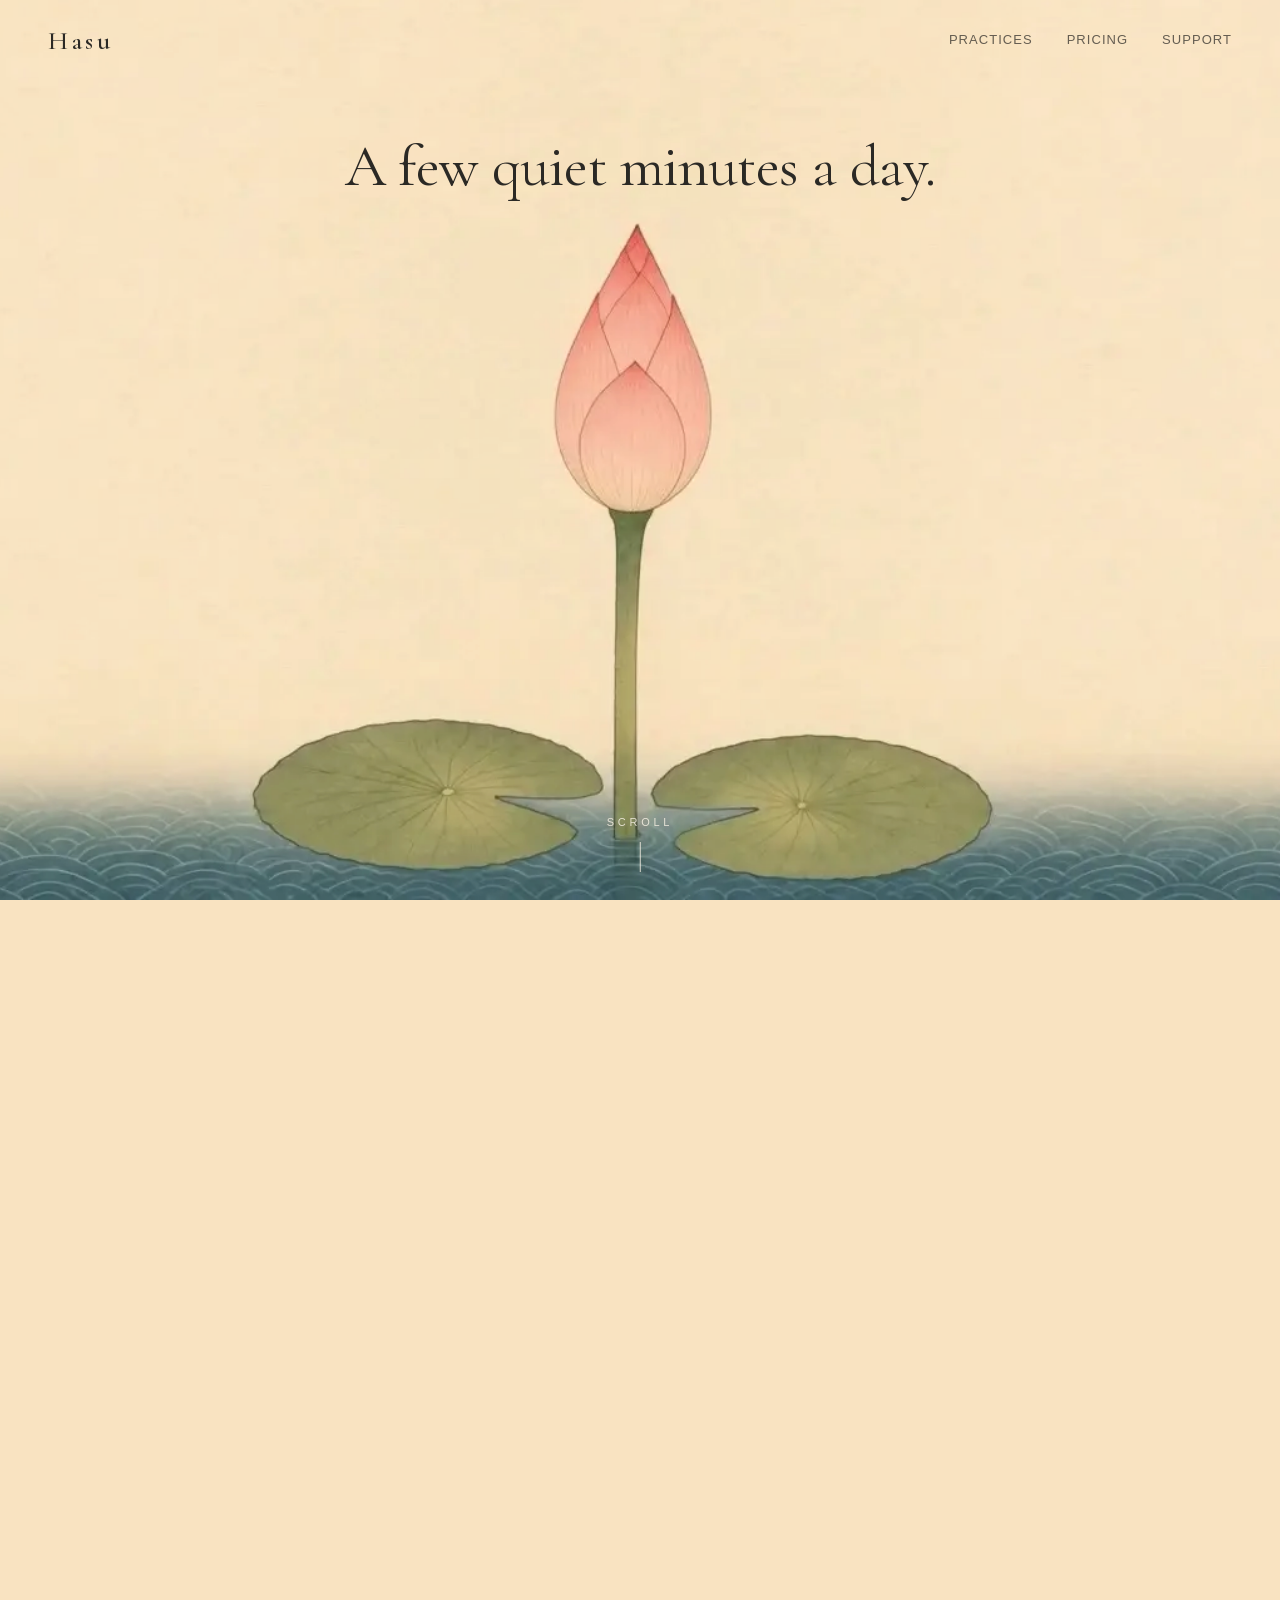
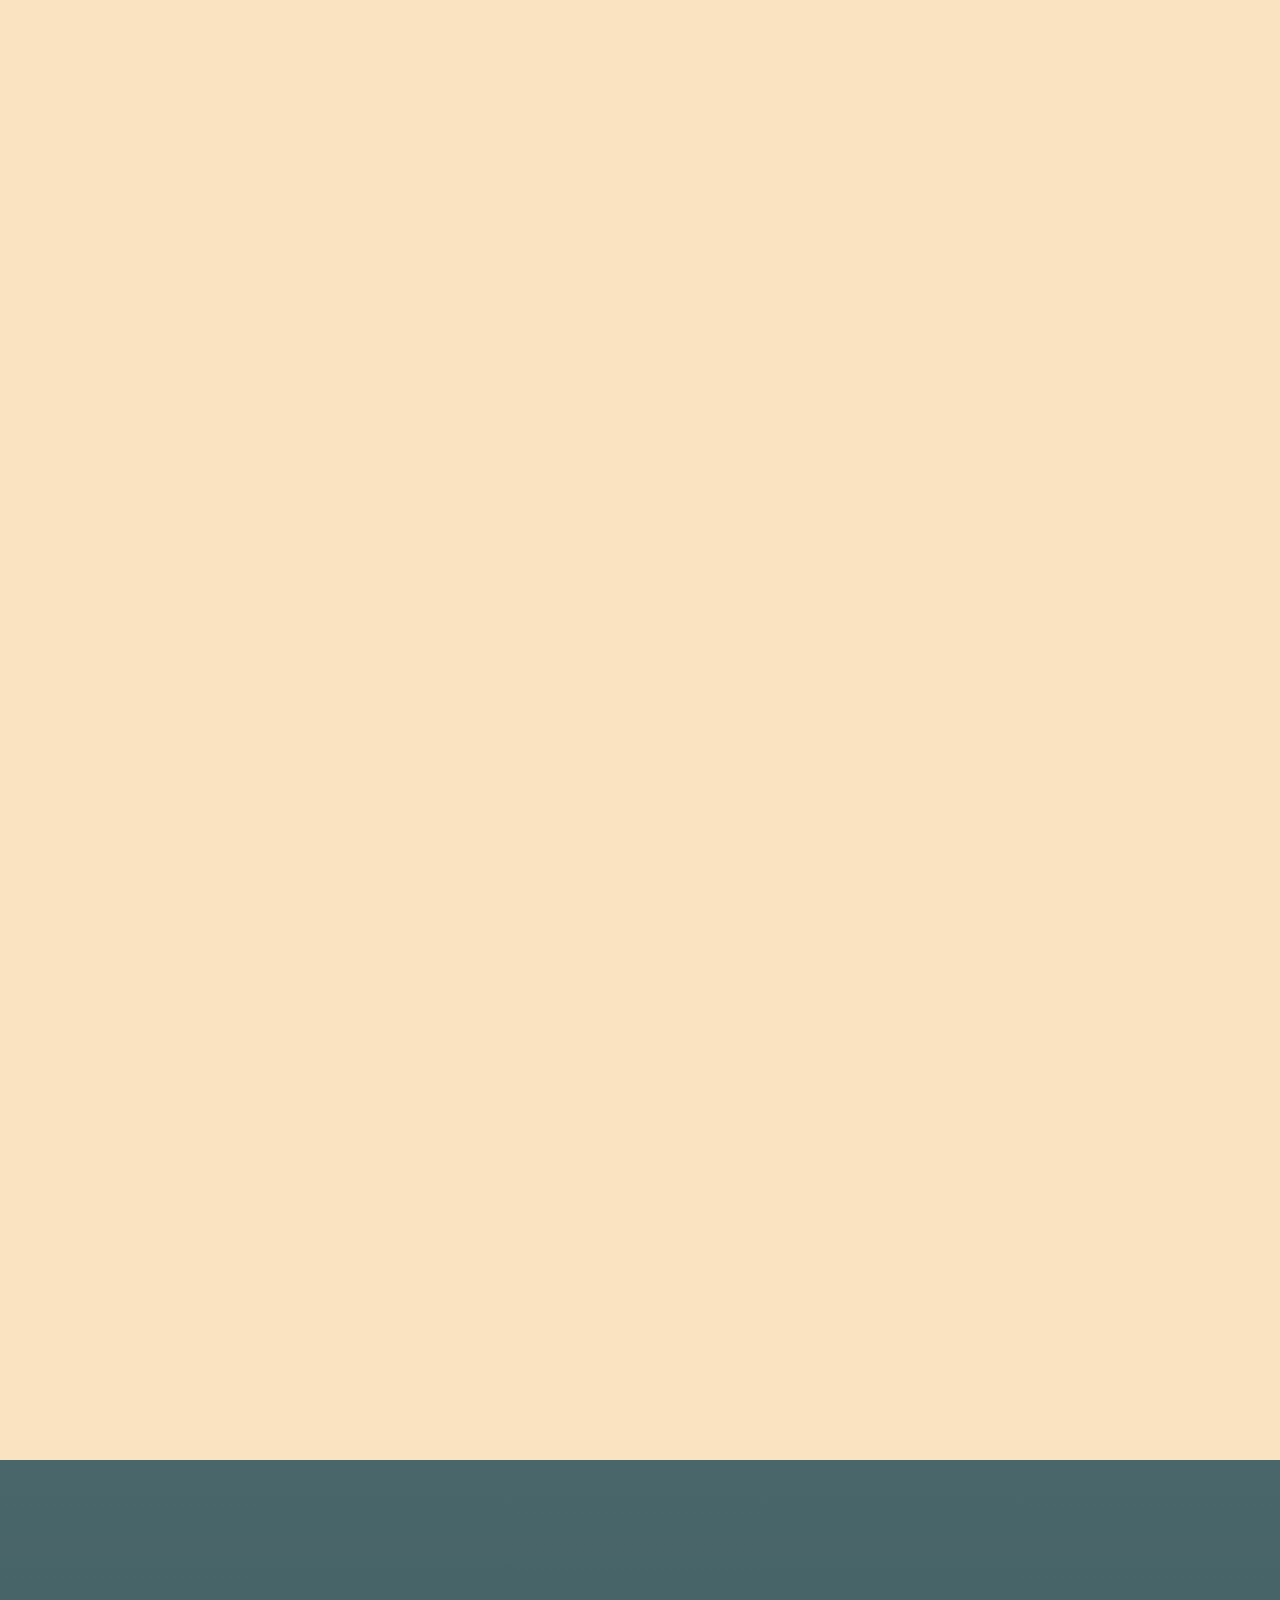
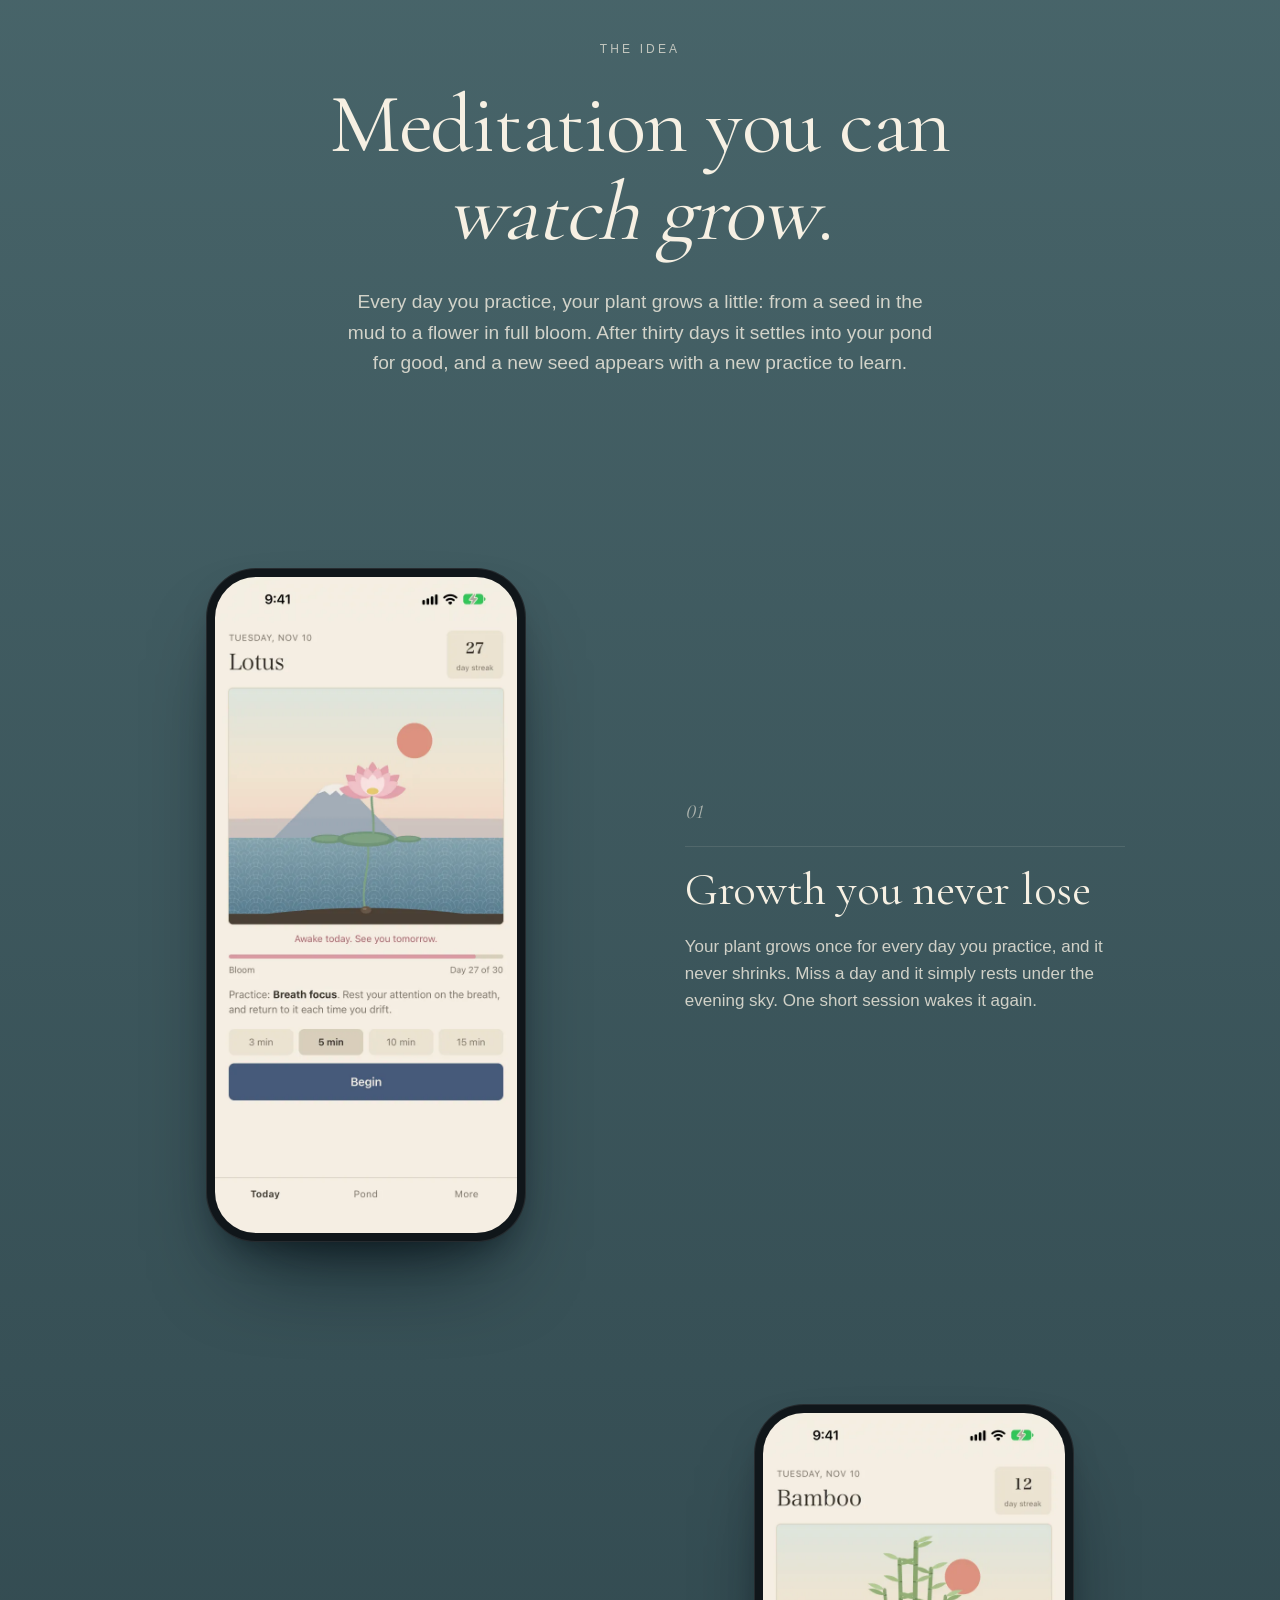
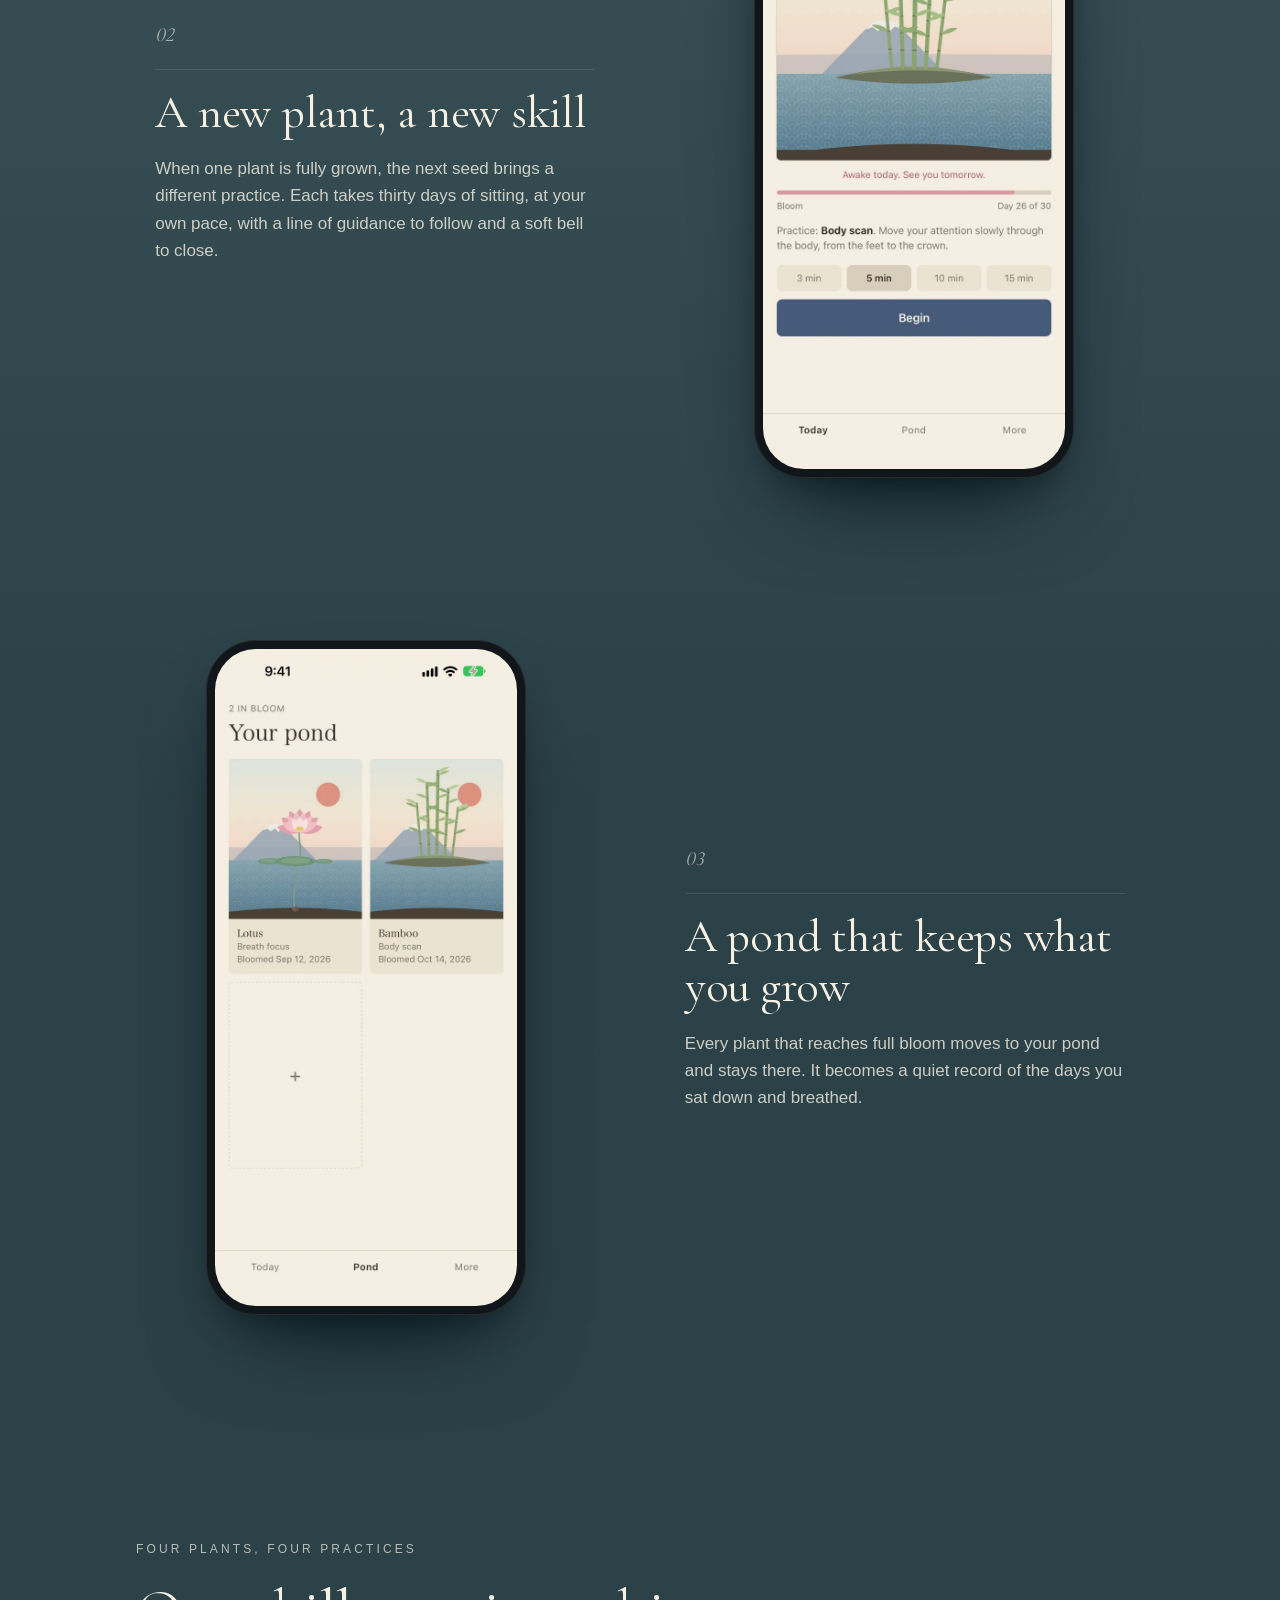
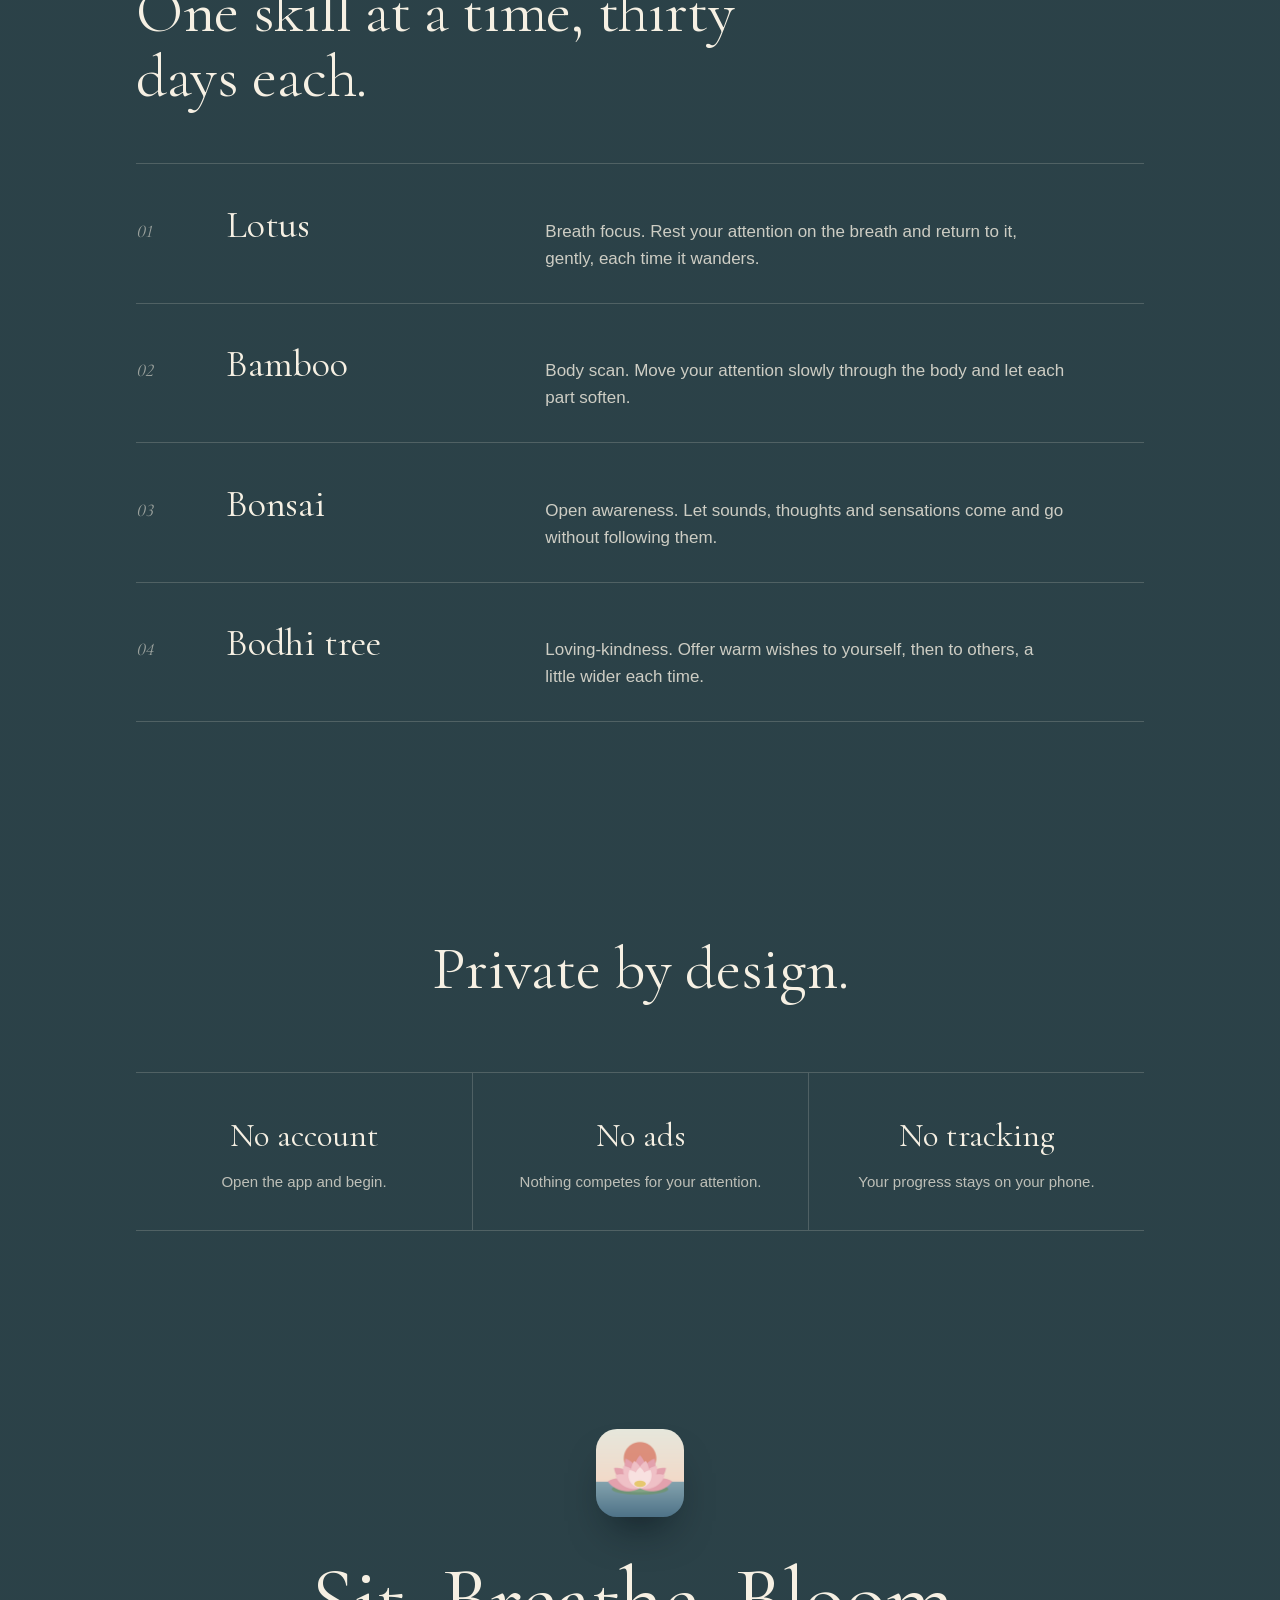
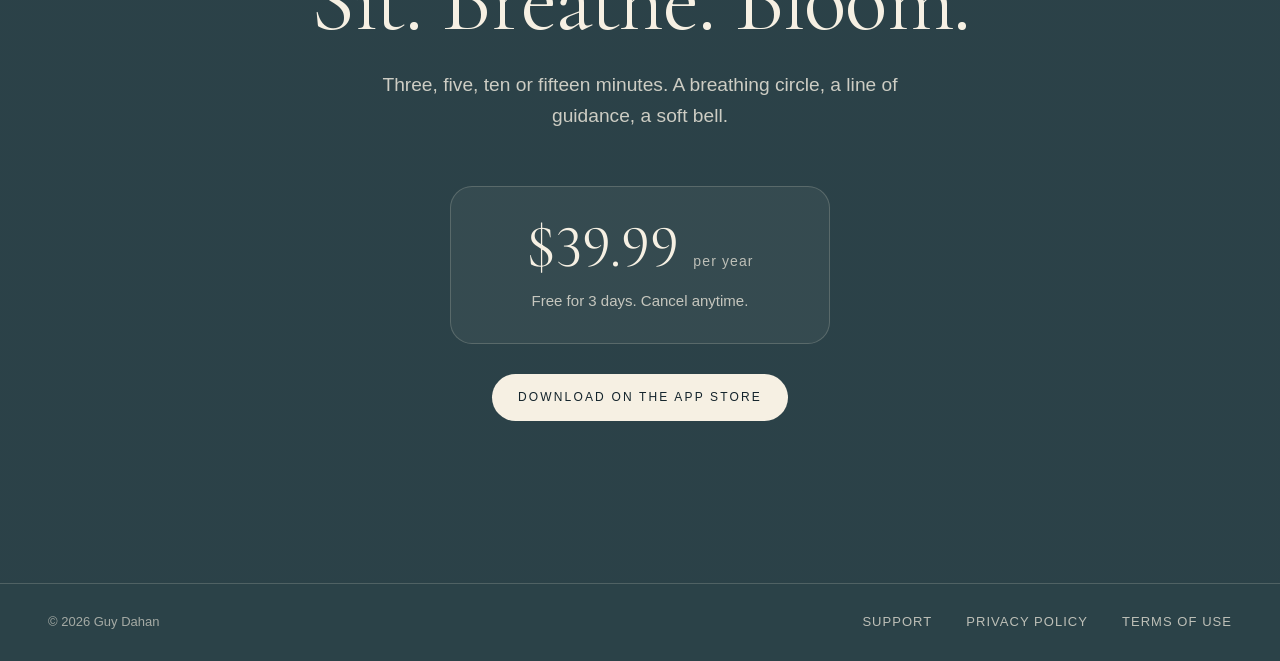
==== commit 4c4d14d7: "Link to the App Store now that Hasu is live Replace the Coming soon badges with Download on the App " ====
--- a/index.html
+++ b/index.html
@@ -41,7 +41,7 @@
       </div>
       <div class="line cta" data-from="0.9" data-to="2">
         <p class="tag">Grow a calm daily practice.</p>
-        <span class="pill">Coming soon to the App Store</span>
+        <a class="pill" href="https://apps.apple.com/app/id6833147515">Download on the App Store</a>
       </div>
     </div>
     <div class="hint" id="hint">Scroll</div>
@@ -113,7 +113,7 @@
       <p class="amount">$39.99 <span>per year</span></p>
       <p class="terms">Free for 3 days. Cancel anytime.</p>
     </div>
-    <span class="pill">Coming soon to the App Store</span>
+    <a class="pill" href="https://apps.apple.com/app/id6833147515">Download on the App Store</a>
   </section>
 </main>
 
--- a/style.css
+++ b/style.css
@@ -66,10 +66,13 @@
 /* The call to action sits on the water so nothing covers the open flower. */
 .line.cta { top: auto; bottom: 0; padding: 14vh 24px max(30px, env(safe-area-inset-bottom)); color: var(--on-water); background: linear-gradient(transparent, color-mix(in srgb, var(--water) 88%, transparent) 62%); }
 .line.cta .tag { margin-bottom: 18px; font-size: clamp(21px, 2.4vw, 30px); font-style: italic; }
-.line.cta .pill { font-family: var(--sans); background: var(--on-water); color: #14242c; }
+.line.cta .pill { font-family: var(--sans); background: var(--on-water); color: #14242c; pointer-events: auto; }
+a.pill { transition: transform .4s var(--ease), box-shadow .4s var(--ease); }
+a.pill:hover { transform: translateY(-2px); box-shadow: 0 14px 30px -14px rgba(4, 14, 20, .7); }
 .hint {
   position: absolute; left: 50%; bottom: max(28px, env(safe-area-inset-bottom)); transform: translateX(-50%);
   font-size: 11px; letter-spacing: .34em; text-transform: uppercase; color: var(--on-water); opacity: .85; transition: opacity .6s;
+  pointer-events: none;
 }
 .hint::after { content: ""; display: block; width: 1px; height: 30px; margin: 10px auto 0; background: currentColor; animation: drop 2.4s ease-in-out infinite; transform-origin: top; }
 @keyframes drop { 0%, 100% { transform: scaleY(.2); opacity: .3; } 50% { transform: scaleY(1); opacity: 1; } }
